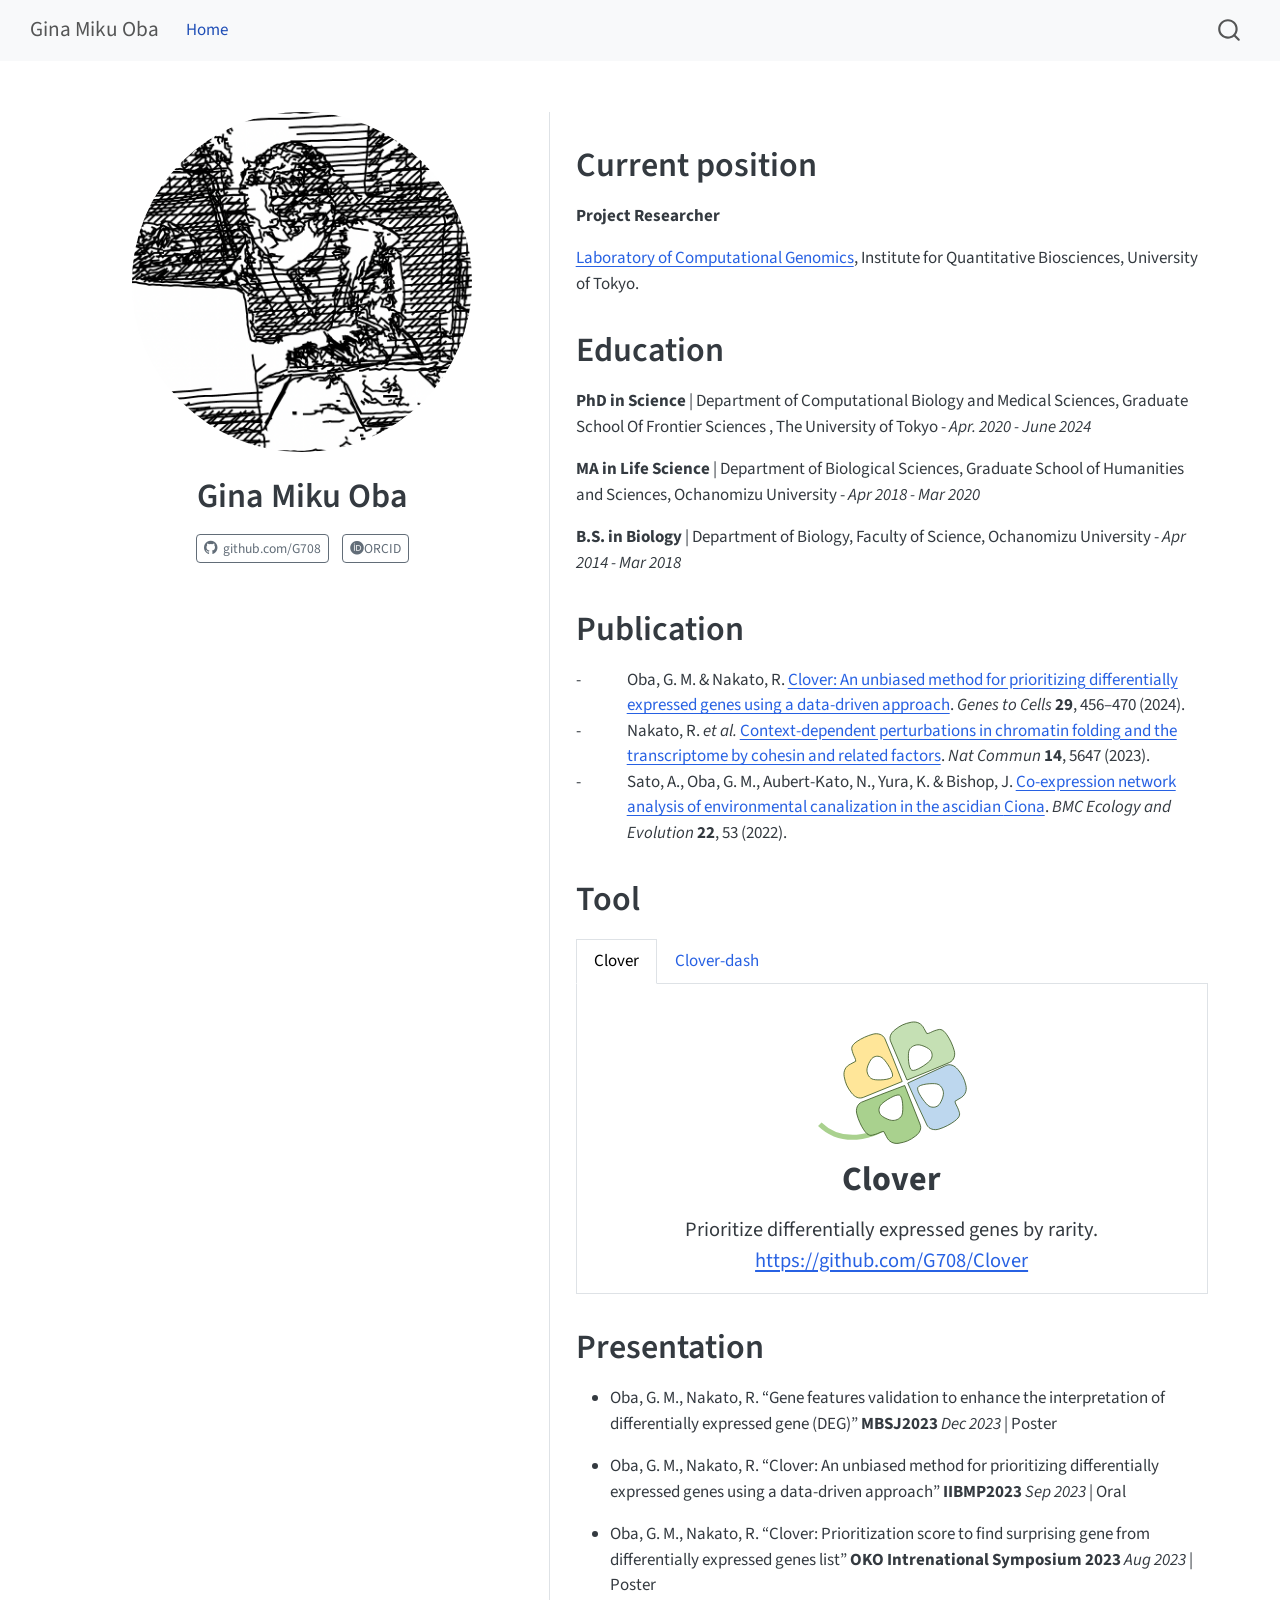
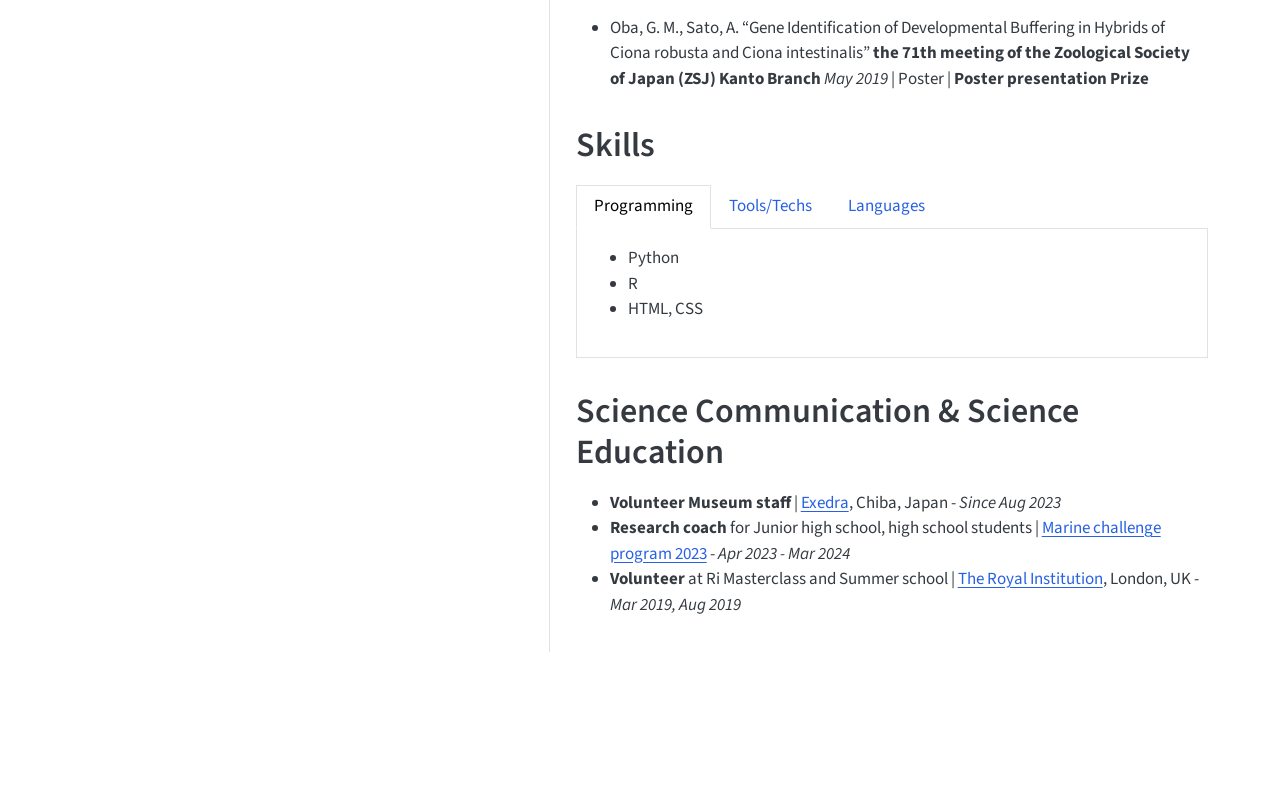
==== docs/index.html @ f8fd8722 "Publish site to docs/" ====
<!DOCTYPE html>
<html xmlns="http://www.w3.org/1999/xhtml" lang="en" xml:lang="en"><head>

<meta charset="utf-8">
<meta name="generator" content="quarto-1.4.554">

<meta name="viewport" content="width=device-width, initial-scale=1.0, user-scalable=yes">


<title>Gina Miku Oba</title>
<style>
code{white-space: pre-wrap;}
span.smallcaps{font-variant: small-caps;}
div.columns{display: flex; gap: min(4vw, 1.5em);}
div.column{flex: auto; overflow-x: auto;}
div.hanging-indent{margin-left: 1.5em; text-indent: -1.5em;}
ul.task-list{list-style: none;}
ul.task-list li input[type="checkbox"] {
  width: 0.8em;
  margin: 0 0.8em 0.2em -1em; /* quarto-specific, see https://github.com/quarto-dev/quarto-cli/issues/4556 */ 
  vertical-align: middle;
}
/* CSS for citations */
div.csl-bib-body { }
div.csl-entry {
  clear: both;
  margin-bottom: 0em;
}
.hanging-indent div.csl-entry {
  margin-left:2em;
  text-indent:-2em;
}
div.csl-left-margin {
  min-width:2em;
  float:left;
}
div.csl-right-inline {
  margin-left:2em;
  padding-left:1em;
}
div.csl-indent {
  margin-left: 2em;
}</style>


<script src="site_libs/quarto-nav/quarto-nav.js"></script>
<script src="site_libs/quarto-nav/headroom.min.js"></script>
<script src="site_libs/clipboard/clipboard.min.js"></script>
<script src="site_libs/quarto-search/autocomplete.umd.js"></script>
<script src="site_libs/quarto-search/fuse.min.js"></script>
<script src="site_libs/quarto-search/quarto-search.js"></script>
<meta name="quarto:offset" content="./">
<script src="site_libs/quarto-html/quarto.js"></script>
<script src="site_libs/quarto-html/popper.min.js"></script>
<script src="site_libs/quarto-html/tippy.umd.min.js"></script>
<link href="site_libs/quarto-html/tippy.css" rel="stylesheet">
<link href="site_libs/quarto-html/quarto-syntax-highlighting.css" rel="stylesheet" id="quarto-text-highlighting-styles">
<script src="site_libs/bootstrap/bootstrap.min.js"></script>
<link href="site_libs/bootstrap/bootstrap-icons.css" rel="stylesheet">
<link href="site_libs/bootstrap/bootstrap.min.css" rel="stylesheet" id="quarto-bootstrap" data-mode="light">
<link href="site_libs/quarto-contrib/academicons-1.9.2/all.css" rel="stylesheet">
<link href="site_libs/quarto-contrib/academicons-1.9.2/size.css" rel="stylesheet">
<script id="quarto-search-options" type="application/json">{
  "location": "navbar",
  "copy-button": false,
  "collapse-after": 3,
  "panel-placement": "end",
  "type": "overlay",
  "limit": 50,
  "keyboard-shortcut": [
    "f",
    "/",
    "s"
  ],
  "show-item-context": false,
  "language": {
    "search-no-results-text": "No results",
    "search-matching-documents-text": "matching documents",
    "search-copy-link-title": "Copy link to search",
    "search-hide-matches-text": "Hide additional matches",
    "search-more-match-text": "more match in this document",
    "search-more-matches-text": "more matches in this document",
    "search-clear-button-title": "Clear",
    "search-text-placeholder": "",
    "search-detached-cancel-button-title": "Cancel",
    "search-submit-button-title": "Submit",
    "search-label": "Search"
  }
}</script>


<link rel="stylesheet" href="style/styles.css">
</head>

<body class="nav-fixed">

<div id="quarto-search-results"></div>
  <header id="quarto-header" class="headroom fixed-top">
    <nav class="navbar navbar-expand-lg " data-bs-theme="dark">
      <div class="navbar-container container-fluid">
      <div class="navbar-brand-container mx-auto">
    <a class="navbar-brand" href="./index.html">
    <span class="navbar-title">Gina Miku Oba</span>
    </a>
  </div>
            <div id="quarto-search" class="" title="Search"></div>
          <button class="navbar-toggler" type="button" data-bs-toggle="collapse" data-bs-target="#navbarCollapse" aria-controls="navbarCollapse" aria-expanded="false" aria-label="Toggle navigation" onclick="if (window.quartoToggleHeadroom) { window.quartoToggleHeadroom(); }">
  <span class="navbar-toggler-icon"></span>
</button>
          <div class="collapse navbar-collapse" id="navbarCollapse">
            <ul class="navbar-nav navbar-nav-scroll me-auto">
  <li class="nav-item">
    <a class="nav-link active" href="./index.html" aria-current="page"> 
<span class="menu-text">Home</span></a>
  </li>  
</ul>
          </div> <!-- /navcollapse -->
          <div class="quarto-navbar-tools">
</div>
      </div> <!-- /container-fluid -->
    </nav>
</header>
<!-- content -->
<div id="quarto-content" class="quarto-container page-columns page-rows-contents page-layout-full page-navbar">
<!-- sidebar -->
<!-- margin-sidebar -->
    
<!-- main -->
<div class="quarto-about-trestles content column-page">
  <div class="about-entity">
    <img src="image/Figure_2.png" class="about-image
  round " style="height: 20em; width: 20em;">
<header id="title-block-header" class="quarto-title-block default">
<div class="quarto-title">
<h1 class="title">Gina Miku Oba</h1>
</div>
<div class="quarto-title-meta column-page">
  </div>
</header>
    <div class="about-links">
  <a href="https://github.com/G708" class="about-link" rel="" target="">
    <i class="bi bi-github"></i>
     <span class="about-link-text">github.com/G708</span>
  </a>
  <a href="https://orcid.org/0009-0009-8151-5383" class="about-link" rel="" target="">
     <span class="about-link-text"><i class="ai  ai-orcid"></i>ORCID</span>
  </a>
</div>
  </div>
  <div class="about-contents"><main class="content column-page" id="quarto-document-content">
<section id="current-position" class="level1">
<h1>Current position</h1>
<p><strong>Project Researcher</strong></p>
<p><a href="https://nakatolab.iqb.u-tokyo.ac.jp/index.html">Laboratory of Computational Genomics</a>, Institute for Quantitative Biosciences, University of Tokyo.</p>
<!-- Education -->
</section>
<section id="education" class="level1">
<h1>Education</h1>
<p><strong>PhD in Science</strong> | Department of Computational Biology and Medical Sciences, Graduate School Of Frontier Sciences , The University of Tokyo - <em>Apr.&nbsp;2020 - June 2024</em></p>
<p><strong>MA in Life Science</strong> | Department of Biological Sciences, Graduate School of Humanities and Sciences, Ochanomizu University - <em>Apr 2018 - Mar 2020</em></p>
<p><strong>B.S. in Biology</strong> | Department of Biology, Faculty of Science, Ochanomizu University - <em>Apr 2014 - Mar 2018</em></p>
<!-- publication -->
</section>
<section id="publication" class="level1">
<h1>Publication</h1>
<div id="refs" class="references csl-bib-body" data-entry-spacing="0" data-line-spacing="2" role="list">
<div id="ref-obaCloverUnbiasedMethod2024" class="csl-entry" role="listitem">
<div class="csl-left-margin">- </div><div class="csl-right-inline">Oba, G. M. &amp; Nakato, R. <a href="https://doi.org/10.1111/gtc.13119">Clover: An unbiased method for prioritizing differentially expressed genes using a data-driven approach</a>. <em>Genes to Cells</em> <strong>29</strong>, 456–470 (2024).</div>
</div>
<div id="ref-nakatoContextdependentPerturbationsChromatin2023" class="csl-entry" role="listitem">
<div class="csl-left-margin">- </div><div class="csl-right-inline">Nakato, R. <em>et al.</em> <a href="https://doi.org/10.1038/s41467-023-41316-4">Context-dependent perturbations in chromatin folding and the transcriptome by cohesin and related factors</a>. <em>Nat Commun</em> <strong>14</strong>, 5647 (2023).</div>
</div>
<div id="ref-satoCoexpressionNetworkAnalysis2022" class="csl-entry" role="listitem">
<div class="csl-left-margin">- </div><div class="csl-right-inline">Sato, A., Oba, G. M., Aubert-Kato, N., Yura, K. &amp; Bishop, J. <a href="https://doi.org/10.1186/s12862-022-02006-9">Co-expression network analysis of environmental canalization in the ascidian <span>Ciona</span></a>. <em>BMC Ecology and Evolution</em> <strong>22</strong>, 53 (2022).</div>
</div>
</div>
<!-- Tool -->
</section>
<section id="tool" class="level1">
<h1>Tool</h1>
<div class="tabset-margin-container"></div><div class="panel-tabset">
<ul class="nav nav-tabs" role="tablist"><li class="nav-item" role="presentation"><a class="nav-link active" id="tabset-1-1-tab" data-bs-toggle="tab" data-bs-target="#tabset-1-1" role="tab" aria-controls="tabset-1-1" aria-selected="true">Clover</a></li><li class="nav-item" role="presentation"><a class="nav-link" id="tabset-1-2-tab" data-bs-toggle="tab" data-bs-target="#tabset-1-2" role="tab" aria-controls="tabset-1-2" aria-selected="false">Clover-dash</a></li></ul>
<div class="tab-content">
<div id="tabset-1-1" class="tab-pane active" role="tabpanel" aria-labelledby="tabset-1-1-tab">
<div class="tool-container">
  <a href="https://github.com/G708/Clover">
    <img src="image/DEGClover_logo.svg" alt="Clover Logo" class="tool-logo">
  </a>
  <div class="tool-title">
    Clover
  </div>
  <div class="tool-description">
    Prioritize differentially expressed genes by rarity. <a href="https://github.com/G708/Clover">https://github.com/G708/Clover</a>
  </div>
</div>
</div>
<div id="tabset-1-2" class="tab-pane" role="tabpanel" aria-labelledby="tabset-1-2-tab">
<div class="tool-container">
  <a href="https://github.com/G708/clover-dash">
    <img src="image/UI.png" alt="Clover Logo" class="tool-logo">
  </a>
  <div class="tool-title">
    Clover-dash
  </div>
  <div class="tool-description">
    Interactive dashboard implementation of Clover. <a href="https://github.com/G708/clover-dash">https://github.com/G708/clover-dash</a>
  </div>
</div>
</div>
</div>
</div>
<!-- Presentation -->
</section>
<section id="presentation" class="level1">
<h1>Presentation</h1>
<ul>
<li><p>Oba, G. M., Nakato, R. “Gene features validation to enhance the interpretation of differentially expressed gene (DEG)” <strong>MBSJ2023</strong> <em>Dec 2023</em> | Poster</p></li>
<li><p>Oba, G. M., Nakato, R. “Clover: An unbiased method for prioritizing differentially expressed genes using a data-driven approach” <strong>IIBMP2023</strong> <em>Sep 2023</em> | Oral</p></li>
<li><p>Oba, G. M., Nakato, R. “Clover: Prioritization score to find surprising gene from differentially expressed genes list” <strong>OKO Intrenational Symposium 2023</strong> <em>Aug 2023</em> | Poster</p></li>
<li><p>Oba, G. M., Sato, A. “Gene Identification of Developmental Buffering in Hybrids of Ciona robusta and Ciona intestinalis” <strong>the 71th meeting of the Zoological Society of Japan (ZSJ) Kanto Branch</strong> <em>May 2019</em> | Poster | <strong>Poster presentation Prize</strong></p></li>
</ul>
<!-- Skills -->
</section>
<section id="skills" class="level1">
<h1>Skills</h1>
<div class="tabset-margin-container"></div><div class="panel-tabset">
<ul class="nav nav-tabs" role="tablist"><li class="nav-item" role="presentation"><a class="nav-link active" id="tabset-2-1-tab" data-bs-toggle="tab" data-bs-target="#tabset-2-1" role="tab" aria-controls="tabset-2-1" aria-selected="true">Programming</a></li><li class="nav-item" role="presentation"><a class="nav-link" id="tabset-2-2-tab" data-bs-toggle="tab" data-bs-target="#tabset-2-2" role="tab" aria-controls="tabset-2-2" aria-selected="false">Tools/Techs</a></li><li class="nav-item" role="presentation"><a class="nav-link" id="tabset-2-3-tab" data-bs-toggle="tab" data-bs-target="#tabset-2-3" role="tab" aria-controls="tabset-2-3" aria-selected="false">Languages</a></li></ul>
<div class="tab-content">
<div id="tabset-2-1" class="tab-pane active" role="tabpanel" aria-labelledby="tabset-2-1-tab">
<ul>
<li>Python</li>
<li>R</li>
<li>HTML, CSS</li>
</ul>
</div>
<div id="tabset-2-2" class="tab-pane" role="tabpanel" aria-labelledby="tabset-2-2-tab">
<ul>
<li>Git</li>
<li>Docker/Singularity</li>
<li>Linux</li>
</ul>
</div>
<div id="tabset-2-3" class="tab-pane" role="tabpanel" aria-labelledby="tabset-2-3-tab">
<ul>
<li>Japanease</li>
<li>English</li>
</ul>
</div>
</div>
</div>
</section>
<section id="science-communication-science-education" class="level1">
<h1>Science Communication &amp; Science Education</h1>
<ul>
<li><strong>Volunteer Museum staff</strong> | <a href="https://selexedra.stars.ne.jp/">Exedra</a>, Chiba, Japan - <em>Since Aug 2023</em></li>
<li><strong>Research coach</strong> for Junior high school, high school students | <a href="https://marine.s-castle.com/">Marine challenge program 2023</a> - <em>Apr 2023 - Mar 2024</em></li>
<li><strong>Volunteer</strong> at Ri Masterclass and Summer school | <a href="https://www.rigb.org/">The Royal Institution</a>, London, UK - <em>Mar 2019, Aug 2019</em></li>
</ul>


</section>
<a onclick="window.scrollTo(0, 0); return false;" role="button" id="quarto-back-to-top"><i class="bi bi-arrow-up"></i> Back to top</a></main></div>
</div>
 <!-- /main -->
<script id="quarto-html-after-body" type="application/javascript">
window.document.addEventListener("DOMContentLoaded", function (event) {
  const toggleBodyColorMode = (bsSheetEl) => {
    const mode = bsSheetEl.getAttribute("data-mode");
    const bodyEl = window.document.querySelector("body");
    if (mode === "dark") {
      bodyEl.classList.add("quarto-dark");
      bodyEl.classList.remove("quarto-light");
    } else {
      bodyEl.classList.add("quarto-light");
      bodyEl.classList.remove("quarto-dark");
    }
  }
  const toggleBodyColorPrimary = () => {
    const bsSheetEl = window.document.querySelector("link#quarto-bootstrap");
    if (bsSheetEl) {
      toggleBodyColorMode(bsSheetEl);
    }
  }
  toggleBodyColorPrimary();  
  const isCodeAnnotation = (el) => {
    for (const clz of el.classList) {
      if (clz.startsWith('code-annotation-')) {                     
        return true;
      }
    }
    return false;
  }
  const clipboard = new window.ClipboardJS('.code-copy-button', {
    text: function(trigger) {
      const codeEl = trigger.previousElementSibling.cloneNode(true);
      for (const childEl of codeEl.children) {
        if (isCodeAnnotation(childEl)) {
          childEl.remove();
        }
      }
      return codeEl.innerText;
    }
  });
  clipboard.on('success', function(e) {
    // button target
    const button = e.trigger;
    // don't keep focus
    button.blur();
    // flash "checked"
    button.classList.add('code-copy-button-checked');
    var currentTitle = button.getAttribute("title");
    button.setAttribute("title", "Copied!");
    let tooltip;
    if (window.bootstrap) {
      button.setAttribute("data-bs-toggle", "tooltip");
      button.setAttribute("data-bs-placement", "left");
      button.setAttribute("data-bs-title", "Copied!");
      tooltip = new bootstrap.Tooltip(button, 
        { trigger: "manual", 
          customClass: "code-copy-button-tooltip",
          offset: [0, -8]});
      tooltip.show();    
    }
    setTimeout(function() {
      if (tooltip) {
        tooltip.hide();
        button.removeAttribute("data-bs-title");
        button.removeAttribute("data-bs-toggle");
        button.removeAttribute("data-bs-placement");
      }
      button.setAttribute("title", currentTitle);
      button.classList.remove('code-copy-button-checked');
    }, 1000);
    // clear code selection
    e.clearSelection();
  });
    var localhostRegex = new RegExp(/^(?:http|https):\/\/localhost\:?[0-9]*\//);
    var mailtoRegex = new RegExp(/^mailto:/);
      var filterRegex = new RegExp('/' + window.location.host + '/');
    var isInternal = (href) => {
        return filterRegex.test(href) || localhostRegex.test(href) || mailtoRegex.test(href);
    }
    // Inspect non-navigation links and adorn them if external
 	var links = window.document.querySelectorAll('a[href]:not(.nav-link):not(.navbar-brand):not(.toc-action):not(.sidebar-link):not(.sidebar-item-toggle):not(.pagination-link):not(.no-external):not([aria-hidden]):not(.dropdown-item):not(.quarto-navigation-tool)');
    for (var i=0; i<links.length; i++) {
      const link = links[i];
      if (!isInternal(link.href)) {
        // undo the damage that might have been done by quarto-nav.js in the case of
        // links that we want to consider external
        if (link.dataset.originalHref !== undefined) {
          link.href = link.dataset.originalHref;
        }
          // target, if specified
          link.setAttribute("target", "_blank");
          if (link.getAttribute("rel") === null) {
            link.setAttribute("rel", "noopener");
          }
      }
    }
  function tippyHover(el, contentFn, onTriggerFn, onUntriggerFn) {
    const config = {
      allowHTML: true,
      maxWidth: 500,
      delay: 100,
      arrow: false,
      appendTo: function(el) {
          return el.parentElement;
      },
      interactive: true,
      interactiveBorder: 10,
      theme: 'quarto',
      placement: 'bottom-start',
    };
    if (contentFn) {
      config.content = contentFn;
    }
    if (onTriggerFn) {
      config.onTrigger = onTriggerFn;
    }
    if (onUntriggerFn) {
      config.onUntrigger = onUntriggerFn;
    }
    window.tippy(el, config); 
  }
  const noterefs = window.document.querySelectorAll('a[role="doc-noteref"]');
  for (var i=0; i<noterefs.length; i++) {
    const ref = noterefs[i];
    tippyHover(ref, function() {
      // use id or data attribute instead here
      let href = ref.getAttribute('data-footnote-href') || ref.getAttribute('href');
      try { href = new URL(href).hash; } catch {}
      const id = href.replace(/^#\/?/, "");
      const note = window.document.getElementById(id);
      if (note) {
        return note.innerHTML;
      } else {
        return "";
      }
    });
  }
  const xrefs = window.document.querySelectorAll('a.quarto-xref');
  const processXRef = (id, note) => {
    // Strip column container classes
    const stripColumnClz = (el) => {
      el.classList.remove("page-full", "page-columns");
      if (el.children) {
        for (const child of el.children) {
          stripColumnClz(child);
        }
      }
    }
    stripColumnClz(note)
    if (id === null || id.startsWith('sec-')) {
      // Special case sections, only their first couple elements
      const container = document.createElement("div");
      if (note.children && note.children.length > 2) {
        container.appendChild(note.children[0].cloneNode(true));
        for (let i = 1; i < note.children.length; i++) {
          const child = note.children[i];
          if (child.tagName === "P" && child.innerText === "") {
            continue;
          } else {
            container.appendChild(child.cloneNode(true));
            break;
          }
        }
        if (window.Quarto?.typesetMath) {
          window.Quarto.typesetMath(container);
        }
        return container.innerHTML
      } else {
        if (window.Quarto?.typesetMath) {
          window.Quarto.typesetMath(note);
        }
        return note.innerHTML;
      }
    } else {
      // Remove any anchor links if they are present
      const anchorLink = note.querySelector('a.anchorjs-link');
      if (anchorLink) {
        anchorLink.remove();
      }
      if (window.Quarto?.typesetMath) {
        window.Quarto.typesetMath(note);
      }
      // TODO in 1.5, we should make sure this works without a callout special case
      if (note.classList.contains("callout")) {
        return note.outerHTML;
      } else {
        return note.innerHTML;
      }
    }
  }
  for (var i=0; i<xrefs.length; i++) {
    const xref = xrefs[i];
    tippyHover(xref, undefined, function(instance) {
      instance.disable();
      let url = xref.getAttribute('href');
      let hash = undefined; 
      if (url.startsWith('#')) {
        hash = url;
      } else {
        try { hash = new URL(url).hash; } catch {}
      }
      if (hash) {
        const id = hash.replace(/^#\/?/, "");
        const note = window.document.getElementById(id);
        if (note !== null) {
          try {
            const html = processXRef(id, note.cloneNode(true));
            instance.setContent(html);
          } finally {
            instance.enable();
            instance.show();
          }
        } else {
          // See if we can fetch this
          fetch(url.split('#')[0])
          .then(res => res.text())
          .then(html => {
            const parser = new DOMParser();
            const htmlDoc = parser.parseFromString(html, "text/html");
            const note = htmlDoc.getElementById(id);
            if (note !== null) {
              const html = processXRef(id, note);
              instance.setContent(html);
            } 
          }).finally(() => {
            instance.enable();
            instance.show();
          });
        }
      } else {
        // See if we can fetch a full url (with no hash to target)
        // This is a special case and we should probably do some content thinning / targeting
        fetch(url)
        .then(res => res.text())
        .then(html => {
          const parser = new DOMParser();
          const htmlDoc = parser.parseFromString(html, "text/html");
          const note = htmlDoc.querySelector('main.content');
          if (note !== null) {
            // This should only happen for chapter cross references
            // (since there is no id in the URL)
            // remove the first header
            if (note.children.length > 0 && note.children[0].tagName === "HEADER") {
              note.children[0].remove();
            }
            const html = processXRef(null, note);
            instance.setContent(html);
          } 
        }).finally(() => {
          instance.enable();
          instance.show();
        });
      }
    }, function(instance) {
    });
  }
      let selectedAnnoteEl;
      const selectorForAnnotation = ( cell, annotation) => {
        let cellAttr = 'data-code-cell="' + cell + '"';
        let lineAttr = 'data-code-annotation="' +  annotation + '"';
        const selector = 'span[' + cellAttr + '][' + lineAttr + ']';
        return selector;
      }
      const selectCodeLines = (annoteEl) => {
        const doc = window.document;
        const targetCell = annoteEl.getAttribute("data-target-cell");
        const targetAnnotation = annoteEl.getAttribute("data-target-annotation");
        const annoteSpan = window.document.querySelector(selectorForAnnotation(targetCell, targetAnnotation));
        const lines = annoteSpan.getAttribute("data-code-lines").split(",");
        const lineIds = lines.map((line) => {
          return targetCell + "-" + line;
        })
        let top = null;
        let height = null;
        let parent = null;
        if (lineIds.length > 0) {
            //compute the position of the single el (top and bottom and make a div)
            const el = window.document.getElementById(lineIds[0]);
            top = el.offsetTop;
            height = el.offsetHeight;
            parent = el.parentElement.parentElement;
          if (lineIds.length > 1) {
            const lastEl = window.document.getElementById(lineIds[lineIds.length - 1]);
            const bottom = lastEl.offsetTop + lastEl.offsetHeight;
            height = bottom - top;
          }
          if (top !== null && height !== null && parent !== null) {
            // cook up a div (if necessary) and position it 
            let div = window.document.getElementById("code-annotation-line-highlight");
            if (div === null) {
              div = window.document.createElement("div");
              div.setAttribute("id", "code-annotation-line-highlight");
              div.style.position = 'absolute';
              parent.appendChild(div);
            }
            div.style.top = top - 2 + "px";
            div.style.height = height + 4 + "px";
            div.style.left = 0;
            let gutterDiv = window.document.getElementById("code-annotation-line-highlight-gutter");
            if (gutterDiv === null) {
              gutterDiv = window.document.createElement("div");
              gutterDiv.setAttribute("id", "code-annotation-line-highlight-gutter");
              gutterDiv.style.position = 'absolute';
              const codeCell = window.document.getElementById(targetCell);
              const gutter = codeCell.querySelector('.code-annotation-gutter');
              gutter.appendChild(gutterDiv);
            }
            gutterDiv.style.top = top - 2 + "px";
            gutterDiv.style.height = height + 4 + "px";
          }
          selectedAnnoteEl = annoteEl;
        }
      };
      const unselectCodeLines = () => {
        const elementsIds = ["code-annotation-line-highlight", "code-annotation-line-highlight-gutter"];
        elementsIds.forEach((elId) => {
          const div = window.document.getElementById(elId);
          if (div) {
            div.remove();
          }
        });
        selectedAnnoteEl = undefined;
      };
        // Handle positioning of the toggle
    window.addEventListener(
      "resize",
      throttle(() => {
        elRect = undefined;
        if (selectedAnnoteEl) {
          selectCodeLines(selectedAnnoteEl);
        }
      }, 10)
    );
    function throttle(fn, ms) {
    let throttle = false;
    let timer;
      return (...args) => {
        if(!throttle) { // first call gets through
            fn.apply(this, args);
            throttle = true;
        } else { // all the others get throttled
            if(timer) clearTimeout(timer); // cancel #2
            timer = setTimeout(() => {
              fn.apply(this, args);
              timer = throttle = false;
            }, ms);
        }
      };
    }
      // Attach click handler to the DT
      const annoteDls = window.document.querySelectorAll('dt[data-target-cell]');
      for (const annoteDlNode of annoteDls) {
        annoteDlNode.addEventListener('click', (event) => {
          const clickedEl = event.target;
          if (clickedEl !== selectedAnnoteEl) {
            unselectCodeLines();
            const activeEl = window.document.querySelector('dt[data-target-cell].code-annotation-active');
            if (activeEl) {
              activeEl.classList.remove('code-annotation-active');
            }
            selectCodeLines(clickedEl);
            clickedEl.classList.add('code-annotation-active');
          } else {
            // Unselect the line
            unselectCodeLines();
            clickedEl.classList.remove('code-annotation-active');
          }
        });
      }
  const findCites = (el) => {
    const parentEl = el.parentElement;
    if (parentEl) {
      const cites = parentEl.dataset.cites;
      if (cites) {
        return {
          el,
          cites: cites.split(' ')
        };
      } else {
        return findCites(el.parentElement)
      }
    } else {
      return undefined;
    }
  };
  var bibliorefs = window.document.querySelectorAll('a[role="doc-biblioref"]');
  for (var i=0; i<bibliorefs.length; i++) {
    const ref = bibliorefs[i];
    const citeInfo = findCites(ref);
    if (citeInfo) {
      tippyHover(citeInfo.el, function() {
        var popup = window.document.createElement('div');
        citeInfo.cites.forEach(function(cite) {
          var citeDiv = window.document.createElement('div');
          citeDiv.classList.add('hanging-indent');
          citeDiv.classList.add('csl-entry');
          var biblioDiv = window.document.getElementById('ref-' + cite);
          if (biblioDiv) {
            citeDiv.innerHTML = biblioDiv.innerHTML;
          }
          popup.appendChild(citeDiv);
        });
        return popup.innerHTML;
      });
    }
  }
});
</script>
</div> <!-- /content -->
<footer class="footer">
  <div class="nav-footer">
    <div class="nav-footer-left">
      &nbsp;
    </div>   
    <div class="nav-footer-center">

</div>
    <div class="nav-footer-right">
      &nbsp;
    </div>
  </div>
</footer>




</body></html>
---- docs/site_libs/quarto-html/tippy.css ----
.tippy-box[data-animation=fade][data-state=hidden]{opacity:0}[data-tippy-root]{max-width:calc(100vw - 10px)}.tippy-box{position:relative;background-color:#333;color:#fff;border-radius:4px;font-size:14px;line-height:1.4;white-space:normal;outline:0;transition-property:transform,visibility,opacity}.tippy-box[data-placement^=top]>.tippy-arrow{bottom:0}.tippy-box[data-placement^=top]>.tippy-arrow:before{bottom:-7px;left:0;border-width:8px 8px 0;border-top-color:initial;transform-origin:center top}.tippy-box[data-placement^=bottom]>.tippy-arrow{top:0}.tippy-box[data-placement^=bottom]>.tippy-arrow:before{top:-7px;left:0;border-width:0 8px 8px;border-bottom-color:initial;transform-origin:center bottom}.tippy-box[data-placement^=left]>.tippy-arrow{right:0}.tippy-box[data-placement^=left]>.tippy-arrow:before{border-width:8px 0 8px 8px;border-left-color:initial;right:-7px;transform-origin:center left}.tippy-box[data-placement^=right]>.tippy-arrow{left:0}.tippy-box[data-placement^=right]>.tippy-arrow:before{left:-7px;border-width:8px 8px 8px 0;border-right-color:initial;transform-origin:center right}.tippy-box[data-inertia][data-state=visible]{transition-timing-function:cubic-bezier(.54,1.5,.38,1.11)}.tippy-arrow{width:16px;height:16px;color:#333}.tippy-arrow:before{content:"";position:absolute;border-color:transparent;border-style:solid}.tippy-content{position:relative;padding:5px 9px;z-index:1}
---- docs/site_libs/quarto-html/quarto-syntax-highlighting.css ----
/* quarto syntax highlight colors */
:root {
  --quarto-hl-ot-color: #003B4F;
  --quarto-hl-at-color: #657422;
  --quarto-hl-ss-color: #20794D;
  --quarto-hl-an-color: #5E5E5E;
  --quarto-hl-fu-color: #4758AB;
  --quarto-hl-st-color: #20794D;
  --quarto-hl-cf-color: #003B4F;
  --quarto-hl-op-color: #5E5E5E;
  --quarto-hl-er-color: #AD0000;
  --quarto-hl-bn-color: #AD0000;
  --quarto-hl-al-color: #AD0000;
  --quarto-hl-va-color: #111111;
  --quarto-hl-bu-color: inherit;
  --quarto-hl-ex-color: inherit;
  --quarto-hl-pp-color: #AD0000;
  --quarto-hl-in-color: #5E5E5E;
  --quarto-hl-vs-color: #20794D;
  --quarto-hl-wa-color: #5E5E5E;
  --quarto-hl-do-color: #5E5E5E;
  --quarto-hl-im-color: #00769E;
  --quarto-hl-ch-color: #20794D;
  --quarto-hl-dt-color: #AD0000;
  --quarto-hl-fl-color: #AD0000;
  --quarto-hl-co-color: #5E5E5E;
  --quarto-hl-cv-color: #5E5E5E;
  --quarto-hl-cn-color: #8f5902;
  --quarto-hl-sc-color: #5E5E5E;
  --quarto-hl-dv-color: #AD0000;
  --quarto-hl-kw-color: #003B4F;
}

/* other quarto variables */
:root {
  --quarto-font-monospace: SFMono-Regular, Menlo, Monaco, Consolas, "Liberation Mono", "Courier New", monospace;
}

pre > code.sourceCode > span {
  color: #003B4F;
}

code span {
  color: #003B4F;
}

code.sourceCode > span {
  color: #003B4F;
}

div.sourceCode,
div.sourceCode pre.sourceCode {
  color: #003B4F;
}

code span.ot {
  color: #003B4F;
  font-style: inherit;
}

code span.at {
  color: #657422;
  font-style: inherit;
}

code span.ss {
  color: #20794D;
  font-style: inherit;
}

code span.an {
  color: #5E5E5E;
  font-style: inherit;
}

code span.fu {
  color: #4758AB;
  font-style: inherit;
}

code span.st {
  color: #20794D;
  font-style: inherit;
}

code span.cf {
  color: #003B4F;
  font-style: inherit;
}

code span.op {
  color: #5E5E5E;
  font-style: inherit;
}

code span.er {
  color: #AD0000;
  font-style: inherit;
}

code span.bn {
  color: #AD0000;
  font-style: inherit;
}

code span.al {
  color: #AD0000;
  font-style: inherit;
}

code span.va {
  color: #111111;
  font-style: inherit;
}

code span.bu {
  font-style: inherit;
}

code span.ex {
  font-style: inherit;
}

code span.pp {
  color: #AD0000;
  font-style: inherit;
}

code span.in {
  color: #5E5E5E;
  font-style: inherit;
}

code span.vs {
  color: #20794D;
  font-style: inherit;
}

code span.wa {
  color: #5E5E5E;
  font-style: italic;
}

code span.do {
  color: #5E5E5E;
  font-style: italic;
}

code span.im {
  color: #00769E;
  font-style: inherit;
}

code span.ch {
  color: #20794D;
  font-style: inherit;
}

code span.dt {
  color: #AD0000;
  font-style: inherit;
}

code span.fl {
  color: #AD0000;
  font-style: inherit;
}

code span.co {
  color: #5E5E5E;
  font-style: inherit;
}

code span.cv {
  color: #5E5E5E;
  font-style: italic;
}

code span.cn {
  color: #8f5902;
  font-style: inherit;
}

code span.sc {
  color: #5E5E5E;
  font-style: inherit;
}

code span.dv {
  color: #AD0000;
  font-style: inherit;
}

code span.kw {
  color: #003B4F;
  font-style: inherit;
}

.prevent-inlining {
  content: "</";
}

/*# sourceMappingURL=debc5d5d77c3f9108843748ff7464032.css.map */
---- docs/site_libs/quarto-contrib/academicons-1.9.2/all.css ----
/*
 *  Academicons 1.9.4 by James Walsh (https://github.com/jpswalsh) and Katja Bercic (https://github.com/katjabercic)
 *  Fonts generated using FontForge - https://fontforge.org
 *  Square icons designed to be used alongside Font Awesome square icons - https://fortawesome.github.io/Font-Awesome/
 *  Licenses - Font: SIL OFL 1.1, CSS: MIT License
 */
@font-face {
  font-family: 'Academicons';
  font-style: normal;
  font-weight: 400;
  font-display: block;
  src: url('1e21o67/academicons.eot');
  src: url('1e21o67/academicons.eot') format('embedded-opentype'),
    url('1e21o67/academicons.ttf') format('truetype'),
    url('1e21o67/academicons.woff') format('woff'),
    url('1e21o67/academicons.svg') format('svg');
}

.ai {
  font-family: 'Academicons';
  font-weight: 400;
  -moz-osx-font-smoothing: grayscale;
  -webkit-font-smoothing: antialiased;
  display: inline-block;
  font-style: normal;
  font-variant: normal;
  text-rendering: auto;
  line-height: 1;
}

.ai-academia:before {
  content: "\e9af";
}

.ai-academia-square:before {
  content: "\e93d";
}

.ai-acclaim:before {
  content: "\e92e";
}

.ai-acclaim-square:before {
  content: "\e93a";
}

.ai-acm:before {
  content: "\e93c";
}

.ai-acm-square:before {
  content: "\e95d";
}

.ai-acmdl:before {
  content: "\e96a";
}

.ai-acmdl-square:before {
  content: "\e9d3";
}

.ai-ads:before {
  content: "\e9cb";
}

.ai-ads-square:before {
  content: "\e94a";
}

.ai-africarxiv:before {
  content: "\e91b";
}

.ai-africarxiv-square:before {
  content: "\e90b";
}

.ai-archive:before {
  content: "\e955";
}

.ai-archive-square:before {
  content: "\e956";
}

.ai-arxiv:before {
  content: "\e974";
}

.ai-arxiv-square:before {
  content: "\e9a6";
}

.ai-biorxiv:before {
  content: "\e9a2";
}

.ai-biorxiv-square:before {
  content: "\e98b";
}

.ai-ceur:before {
  content: "\e96d";
}

.ai-ceur-square:before {
  content: "\e92f";
}

.ai-ciencia-vitae:before {
  content: "\e912";
}

.ai-ciencia-vitae-square:before {
  content: "\e913";
}

.ai-clarivate:before {
  content: "\e924";
}

.ai-clarivate-square:before {
  content: "\e925";
}

.ai-closed-access:before {
  content: "\e942";
}

.ai-closed-access-square:before {
  content: "\e943";
}

.ai-conversation:before {
  content: "\e94c";
}

.ai-conversation-square:before {
  content: "\e915";
}

.ai-coursera:before {
  content: "\e95f";
}

.ai-coursera-square:before {
  content: "\e97f";
}

.ai-crossref:before {
  content: "\e918";
}

.ai-crossref-square:before {
  content: "\e919";
}

.ai-cv:before {
  content: "\e9a5";
}

.ai-cv-square:before {
  content: "\e90a";
}

.ai-datacite:before {
  content: "\e91c";
}

.ai-datacite-square:before {
  content: "\e91d";
}

.ai-dataverse:before {
  content: "\e9f7";
}

.ai-dataverse-square:before {
  content: "\e9e4";
}

.ai-dblp:before {
  content: "\e94f";
}

.ai-dblp-square:before {
  content: "\e93f";
}

.ai-depsy:before {
  content: "\e97a";
}

.ai-depsy-square:before {
  content: "\e94b";
}

.ai-doi:before {
  content: "\e97e";
}

.ai-doi-square:before {
  content: "\e98f";
}

.ai-dryad:before {
  content: "\e97c";
}

.ai-dryad-square:before {
  content: "\e98c";
}

.ai-elsevier:before {
  content: "\e961";
}

.ai-elsevier-square:before {
  content: "\e910";
}

.ai-figshare:before {
  content: "\e981";
}

.ai-figshare-square:before {
  content: "\e9e7";
}

.ai-google-scholar:before {
  content: "\e9d4";
}

.ai-google-scholar-square:before {
  content: "\e9f9";
}

.ai-hal:before {
  content: "\e92c";
}

.ai-hal-square:before {
  content: "\e92d";
}

.ai-hypothesis:before {
  content: "\e95a";
}

.ai-hypothesis-square:before {
  content: "\e95b";
}

.ai-ideas-repec:before {
  content: "\e9ed";
}

.ai-ideas-repec-square:before {
  content: "\e9f8";
}

.ai-ieee:before {
  content: "\e929";
}

.ai-ieee-square:before {
  content: "\e9b9";
}

.ai-impactstory:before {
  content: "\e9cf";
}

.ai-impactstory-square:before {
  content: "\e9aa";
}

.ai-inaturalist:before {
  content: "\e900";
}

.ai-inaturalist-square:before {
  content: "\e901";
}

.ai-inpn:before {
  content: "\e902";
}

.ai-inpn-square:before {
  content: "\e903";
}

.ai-inspire:before {
  content: "\e9e9";
}

.ai-inspire-square:before {
  content: "\e9fe";
}

.ai-isidore:before {
  content: "\e936";
}

.ai-isidore-square:before {
  content: "\e954";
}

.ai-isni:before {
  content: "\e957";
}

.ai-isni-square:before {
  content: "\e958";
}

.ai-jstor:before {
  content: "\e938";
}

.ai-jstor-square:before {
  content: "\e944";
}

.ai-lattes:before {
  content: "\e9b3";
}

.ai-lattes-square:before {
  content: "\e99c";
}

.ai-mathoverflow:before {
  content: "\e9f6";
}

.ai-mathoverflow-square:before {
  content: "\e97b";
}

.ai-mendeley:before {
  content: "\e9f0";
}

.ai-mendeley-square:before {
  content: "\e9f3";
}

.ai-moodle:before {
  content: "\e907";
}

.ai-moodle-square:before {
  content: "\e908";
}

.ai-mtmt:before {
  content: "\e950";
}

.ai-mtmt-square:before {
  content: "\e951";
}

.ai-nakala:before {
  content: "\e940";
}

.ai-nakala-square:before {
  content: "\e941";
}

.ai-obp:before {
  content: "\e92a";
}

.ai-obp-square:before {
  content: "\e92b";
}

.ai-open-access:before {
  content: "\e939";
}

.ai-open-access-square:before {
  content: "\e9f4";
}

.ai-open-data:before {
  content: "\e966";
}

.ai-open-data-square:before {
  content: "\e967";
}

.ai-open-materials:before {
  content: "\e968";
}

.ai-open-materials-square:before {
  content: "\e969";
}

.ai-openedition:before {
  content: "\e946";
}

.ai-openedition-square:before {
  content: "\e947";
}

.ai-orcid:before {
  content: "\e9d9";
}

.ai-orcid-square:before {
  content: "\e9c3";
}

.ai-osf:before {
  content: "\e9ef";
}

.ai-osf-square:before {
  content: "\e931";
}

.ai-overleaf:before {
  content: "\e914";
}

.ai-overleaf-square:before {
  content: "\e98d";
}

.ai-philpapers:before {
  content: "\e98a";
}

.ai-philpapers-square:before {
  content: "\e96f";
}

.ai-piazza:before {
  content: "\e99a";
}

.ai-piazza-square:before {
  content: "\e90c";
}

.ai-preregistered:before {
  content: "\e906";
}

.ai-preregistered-square:before {
  content: "\e96b";
}

.ai-protocols:before {
  content: "\e952";
}

.ai-protocols-square:before {
  content: "\e953";
}

.ai-psyarxiv:before {
  content: "\e90e";
}

.ai-psyarxiv-square:before {
  content: "\e90f";
}

.ai-publons:before {
  content: "\e937";
}

.ai-publons-square:before {
  content: "\e94e";
}

.ai-pubmed:before {
  content: "\e99f";
}

.ai-pubmed-square:before {
  content: "\e97d";
}

.ai-pubpeer:before {
  content: "\e922";
}

.ai-pubpeer-square:before {
  content: "\e923";
}

.ai-researcherid:before {
  content: "\e91a";
}

.ai-researcherid-square:before {
  content: "\e95c";
}

.ai-researchgate:before {
  content: "\e95e";
}

.ai-researchgate-square:before {
  content: "\e99e";
}

.ai-ror:before {
  content: "\e948";
}

.ai-ror-square:before {
  content: "\e949";
}

.ai-sci-hub:before {
  content: "\e959";
}

.ai-sci-hub-square:before {
  content: "\e905";
}

.ai-scirate:before {
  content: "\e98e";
}

.ai-scirate-square:before {
  content: "\e99d";
}

.ai-scopus:before {
  content: "\e91e";
}

.ai-scopus-square:before {
  content: "\e91f";
}

.ai-semantic-scholar:before {
  content: "\e96e";
}

.ai-semantic-scholar-square:before {
  content: "\e96c";
}

.ai-springer:before {
  content: "\e928";
}

.ai-springer-square:before {
  content: "\e99b";
}

.ai-ssrn:before {
  content: "\e916";
}

.ai-ssrn-square:before {
  content: "\e917";
}

.ai-stackoverflow:before {
  content: "\e920";
}

.ai-stackoverflow-square:before {
  content: "\e921";
}

.ai-viaf:before {
  content: "\e933";
}

.ai-viaf-square:before {
  content: "\e934";
}

.ai-wiley:before {
  content: "\e926";
}

.ai-wiley-square:before {
  content: "\e927";
}

.ai-zenodo:before {
  content: "\e911";
}

.ai-zotero:before {
  content: "\e962";
}

.ai-zotero-square:before {
  content: "\e932";
}

/*  Duplication of the FontAwesome style classes using 'ai' in place of 'fa'. */
.ai-lg {
  font-size: 1.33333em;
  line-height: 0.75em;
  vertical-align: -.0667em;
}

.ai-xs {
  font-size: .75em;
}

.ai-sm {
  font-size: .875em;
}

.ai-1x {
  font-size: 1em;
}

.ai-2x {
  font-size: 2em;
}

.ai-3x {
  font-size: 3em;
}

.ai-4x {
  font-size: 4em;
}

.ai-5x {
  font-size: 5em;
}

.ai-6x {
  font-size: 6em;
}

.ai-7x {
  font-size: 7em;
}

.ai-8x {
  font-size: 8em;
}

.ai-9x {
  font-size: 9em;
}

.ai-10x {
  font-size: 10em;
}

.ai-fw {
  text-align: center;
  width: 1.25em;
}

.ai-ul {
  list-style-type: none;
  margin-left: 2.5em;
  padding-left: 0;
}

.ai-ul>li {
  position: relative;
}

.ai-li {
  left: -2em;
  position: absolute;
  text-align: center;
  width: 2em;
  line-height: inherit;
}

.ai-border {
  border: solid 0.08em #eee;
  border-radius: .1em;
  padding: .2em .25em .15em;
}

.ai-pull-left {
  float: left;
}

.ai-pull-right {
  float: right;
}

.ai.ai-pull-left {
  margin-right: .3em;
}

.ai.ai-pull-right {
  margin-right: .3em;
}

.ai-stack {
  display: inline-block;
  height: 2em;
  line-height: 2em;
  position: relative;
  vertical-align: middle;
  width: 2.5em;
}

.ai-stack-1x,
.ai-stack-2x {
  left: 0;
  position: absolute;
  text-align: center;
  width: 100%;
}

.ai-stack-1x {
  line-height: inherit;
}

.ai-stack-2x {
  font-size: 2em;
}

.ai-inverse {
  color: #fff;
}
---- docs/site_libs/quarto-contrib/academicons-1.9.2/size.css ----
.ai-tiny {
  font-size: 0.5em;
}

.ai-scriptsize {
  font-size: 0.7em;
}

.ai-footnotesize {
  font-size: 0.8em;
}

.ai-small {
  font-size: 0.9em;
}

.ai-normalsize {
  font-size: 1em;
}

.ai-large {
  font-size: 1.2em;
}

.ai-Large {
  font-size: 1.5em;
}

.ai-LARGE {
  font-size: 1.75em;
}

.ai-huge {
  font-size: 2em;
}

.ai-Huge {
  font-size: 2.5em;
}

.ai-1x {
  font-size: 1em;
}

.ai-2x {
  font-size: 2em;
}

.ai-3x {
  font-size: 3em;
}

.ai-4x {
  font-size: 4em;
}

.ai-5x {
  font-size: 5em;
}

.ai-6x {
  font-size: 6em;
}

.ai-7x {
  font-size: 7em;
}

.ai-8x {
  font-size: 8em;
}

.ai-9x {
  font-size: 9em;
}

.ai-10x {
  font-size: 10em;
}

.ai-2xs {
  font-size: 0.625em;
  line-height: 0.1em;
  vertical-align: 0.225em;
}

.ai-xs {
  font-size: 0.75em;
  line-height: 0.08333em;
  vertical-align: 0.125em;
}

.ai-sm {
  font-size: 0.875em;
  line-height: 0.07143em;
  vertical-align: 0.05357em;
}

.ai-lg {
  font-size: 1.25em;
  line-height: 0.05em;
  vertical-align: -0.075em;
}

.ai-xl {
  font-size: 1.5em;
  line-height: 0.04167em;
  vertical-align: -0.125em;
}

.ai-2xl {
  font-size: 2em;
  line-height: 0.03125em;
  vertical-align: -0.1875em;
}
---- docs/style/styles.css ----
/* css styles */
.tool-container {
    text-align: center;
    margin-top: 20px;
    display: flex;
    flex-direction: column;
    align-items: center;
    justify-content: center;
    /* width: 400px; */
}
.tool-description {
    font-size: 1.2em; /* Adjust the font size of the description */
    margin-top: 10px;
    width: 100%; /* Set width to 100% of parent container */
    max-width: 500px; /* Ensure it does not exceed the parent container width */
    box-sizing: border-box; /* Include padding and border in the element's total width and height */
    white-space: normal !important; /* Enable text wrapping */
    overflow-wrap: break-word !important; /* Ensure long words break to the next line */
    text-align: center; /* Center the text */

}

.panel-tabset > .panel {
    min-height: 400px; /* Set a minimum height for each panel */
    display: flex;
    align-items: center;
    justify-content: center;
    text-align: center;
    flex-direction: column;
    width: 500px;
}

.tool-logo {
    width: 150px; /* Adjust the size of the logo */
    height: auto;
    display: block;
    margin: 0 auto;
}

.tool-title {
    font-size: 2em; /* Adjust the font size of the title */
    font-weight: bold;
    margin-top: 10px;
}
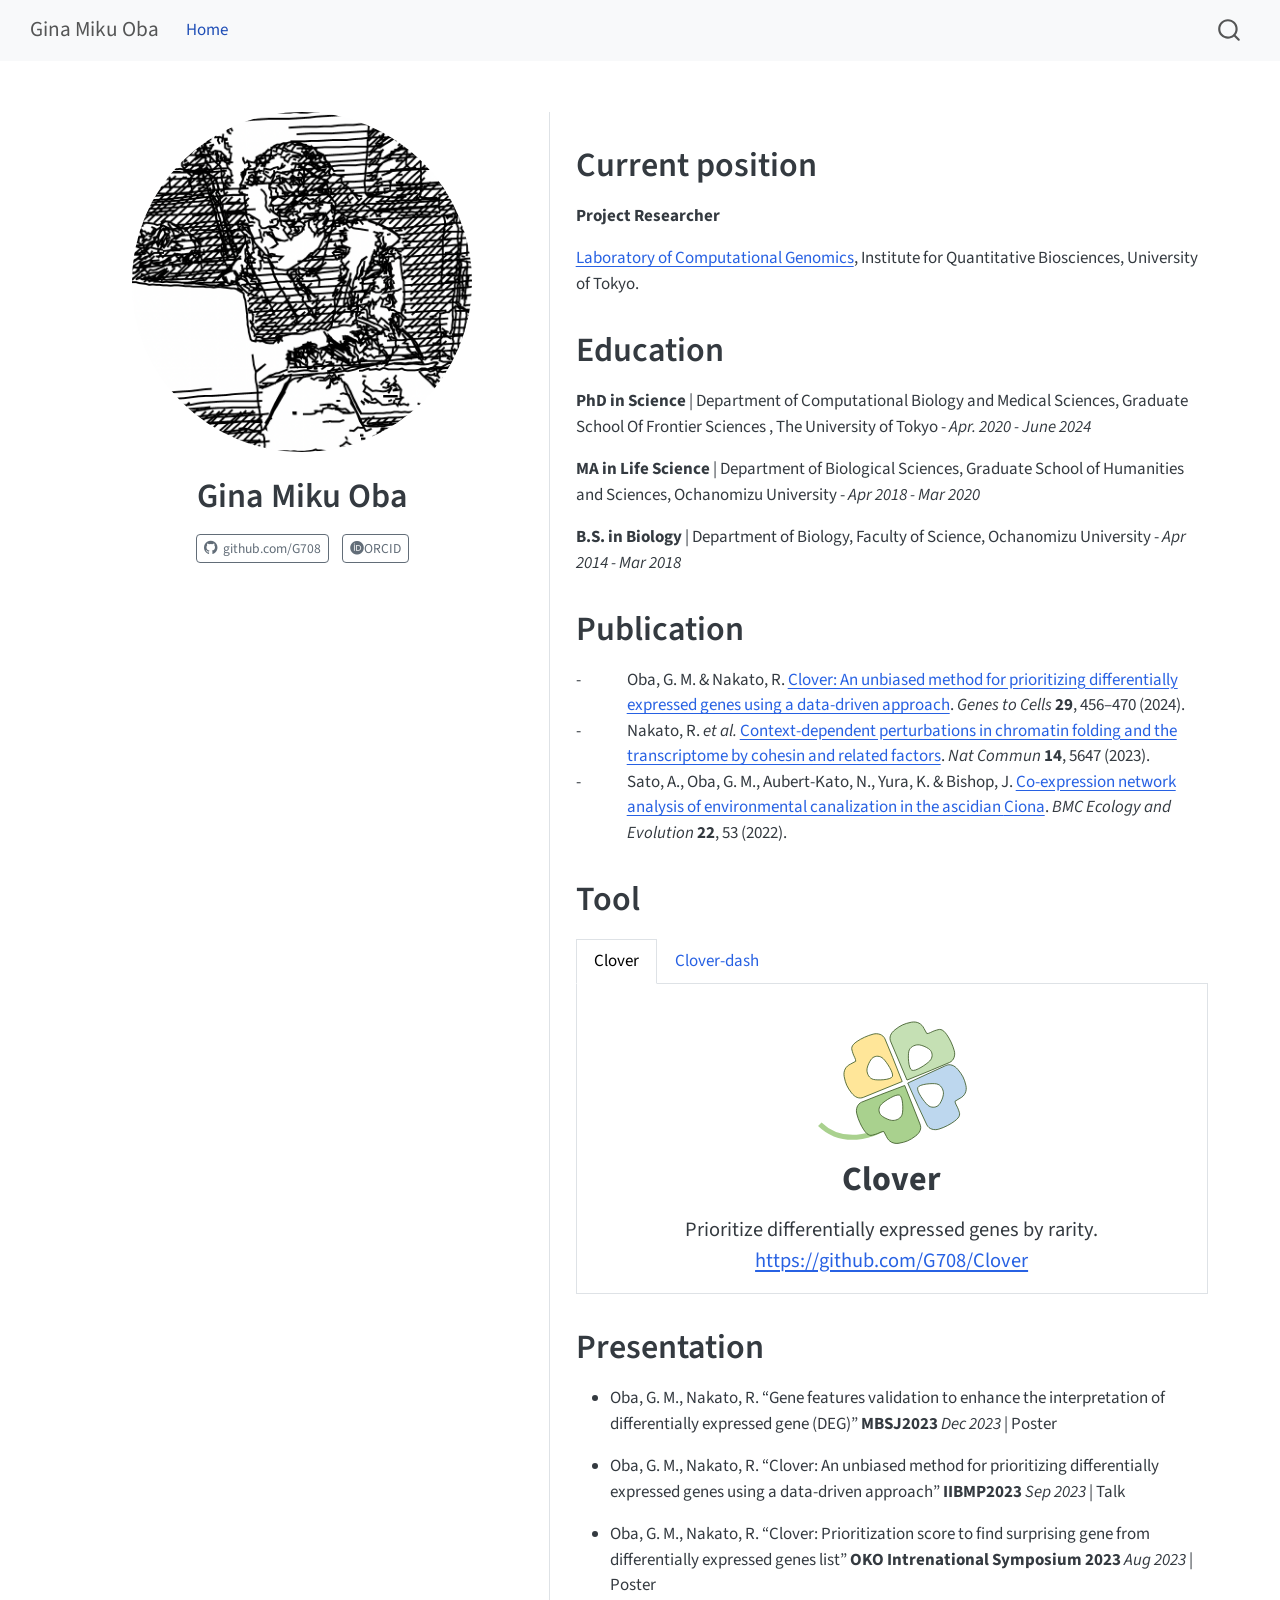
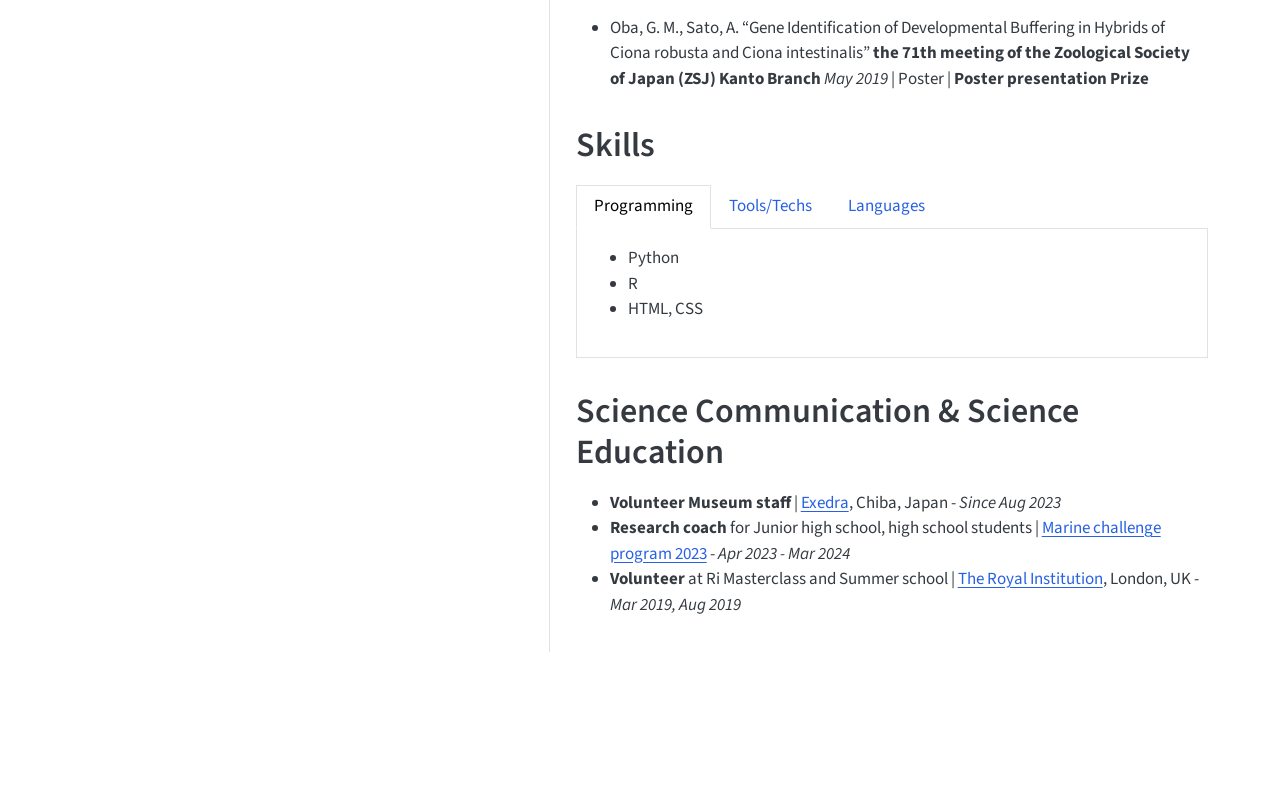
==== commit d51fb4bf: "update page" ====
--- a/docs/index.html
+++ b/docs/index.html
@@ -215,7 +215,7 @@
 <h1>Presentation</h1>
 <ul>
 <li><p>Oba, G. M., Nakato, R. “Gene features validation to enhance the interpretation of differentially expressed gene (DEG)” <strong>MBSJ2023</strong> <em>Dec 2023</em> | Poster</p></li>
-<li><p>Oba, G. M., Nakato, R. “Clover: An unbiased method for prioritizing differentially expressed genes using a data-driven approach” <strong>IIBMP2023</strong> <em>Sep 2023</em> | Oral</p></li>
+<li><p>Oba, G. M., Nakato, R. “Clover: An unbiased method for prioritizing differentially expressed genes using a data-driven approach” <strong>IIBMP2023</strong> <em>Sep 2023</em> | Talk</p></li>
 <li><p>Oba, G. M., Nakato, R. “Clover: Prioritization score to find surprising gene from differentially expressed genes list” <strong>OKO Intrenational Symposium 2023</strong> <em>Aug 2023</em> | Poster</p></li>
 <li><p>Oba, G. M., Sato, A. “Gene Identification of Developmental Buffering in Hybrids of Ciona robusta and Ciona intestinalis” <strong>the 71th meeting of the Zoological Society of Japan (ZSJ) Kanto Branch</strong> <em>May 2019</em> | Poster | <strong>Poster presentation Prize</strong></p></li>
 </ul>
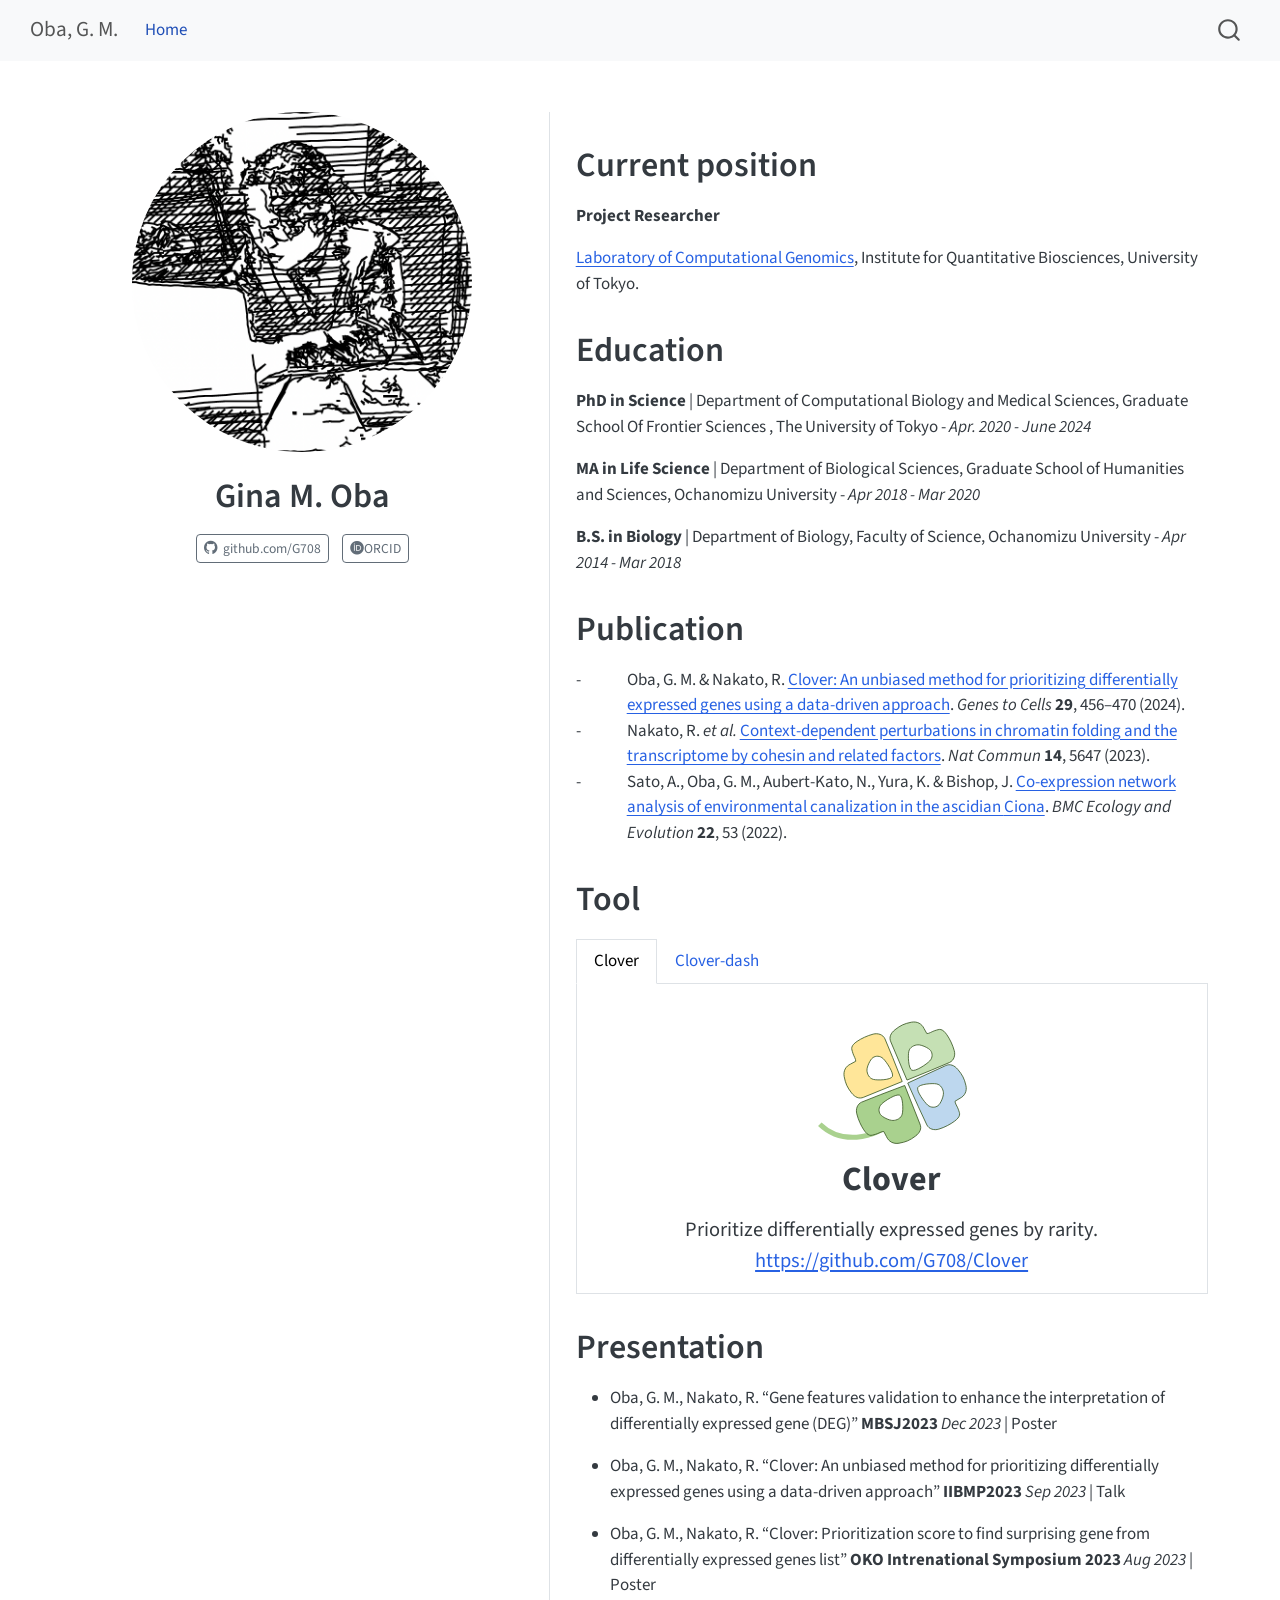
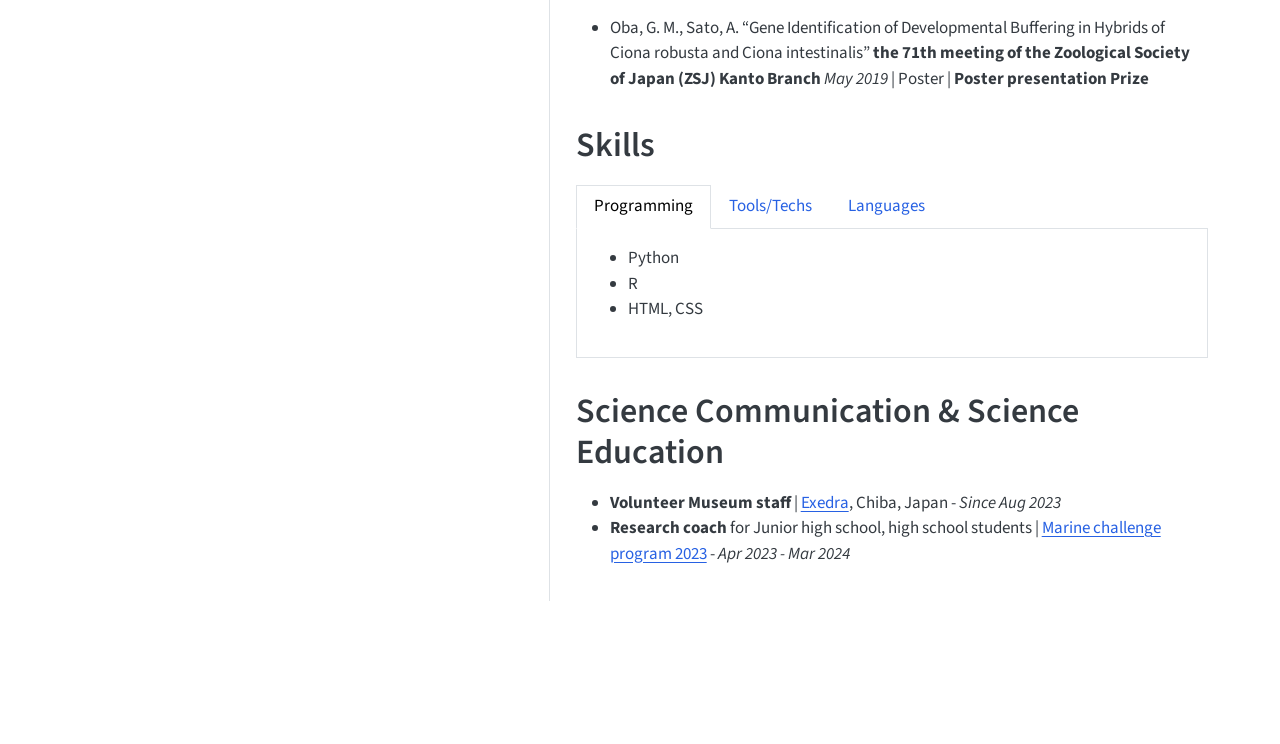
==== commit 4253ac4d: "update page" ====
--- a/docs/index.html
+++ b/docs/index.html
@@ -7,7 +7,7 @@
 <meta name="viewport" content="width=device-width, initial-scale=1.0, user-scalable=yes">
 
 
-<title>Gina Miku Oba</title>
+<title>Oba, G. M. - Gina M. Oba</title>
 <style>
 code{white-space: pre-wrap;}
 span.smallcaps{font-variant: small-caps;}
@@ -100,7 +100,7 @@
       <div class="navbar-container container-fluid">
       <div class="navbar-brand-container mx-auto">
     <a class="navbar-brand" href="./index.html">
-    <span class="navbar-title">Gina Miku Oba</span>
+    <span class="navbar-title">Oba, G. M.</span>
     </a>
   </div>
             <div id="quarto-search" class="" title="Search"></div>
@@ -132,7 +132,7 @@
   round " style="height: 20em; width: 20em;">
 <header id="title-block-header" class="quarto-title-block default">
 <div class="quarto-title">
-<h1 class="title">Gina Miku Oba</h1>
+<h1 class="title">Gina M. Oba</h1>
 </div>
 <div class="quarto-title-meta column-page">
   </div>
@@ -254,7 +254,6 @@
 <ul>
 <li><strong>Volunteer Museum staff</strong> | <a href="https://selexedra.stars.ne.jp/">Exedra</a>, Chiba, Japan - <em>Since Aug 2023</em></li>
 <li><strong>Research coach</strong> for Junior high school, high school students | <a href="https://marine.s-castle.com/">Marine challenge program 2023</a> - <em>Apr 2023 - Mar 2024</em></li>
-<li><strong>Volunteer</strong> at Ri Masterclass and Summer school | <a href="https://www.rigb.org/">The Royal Institution</a>, London, UK - <em>Mar 2019, Aug 2019</em></li>
 </ul>
 
 
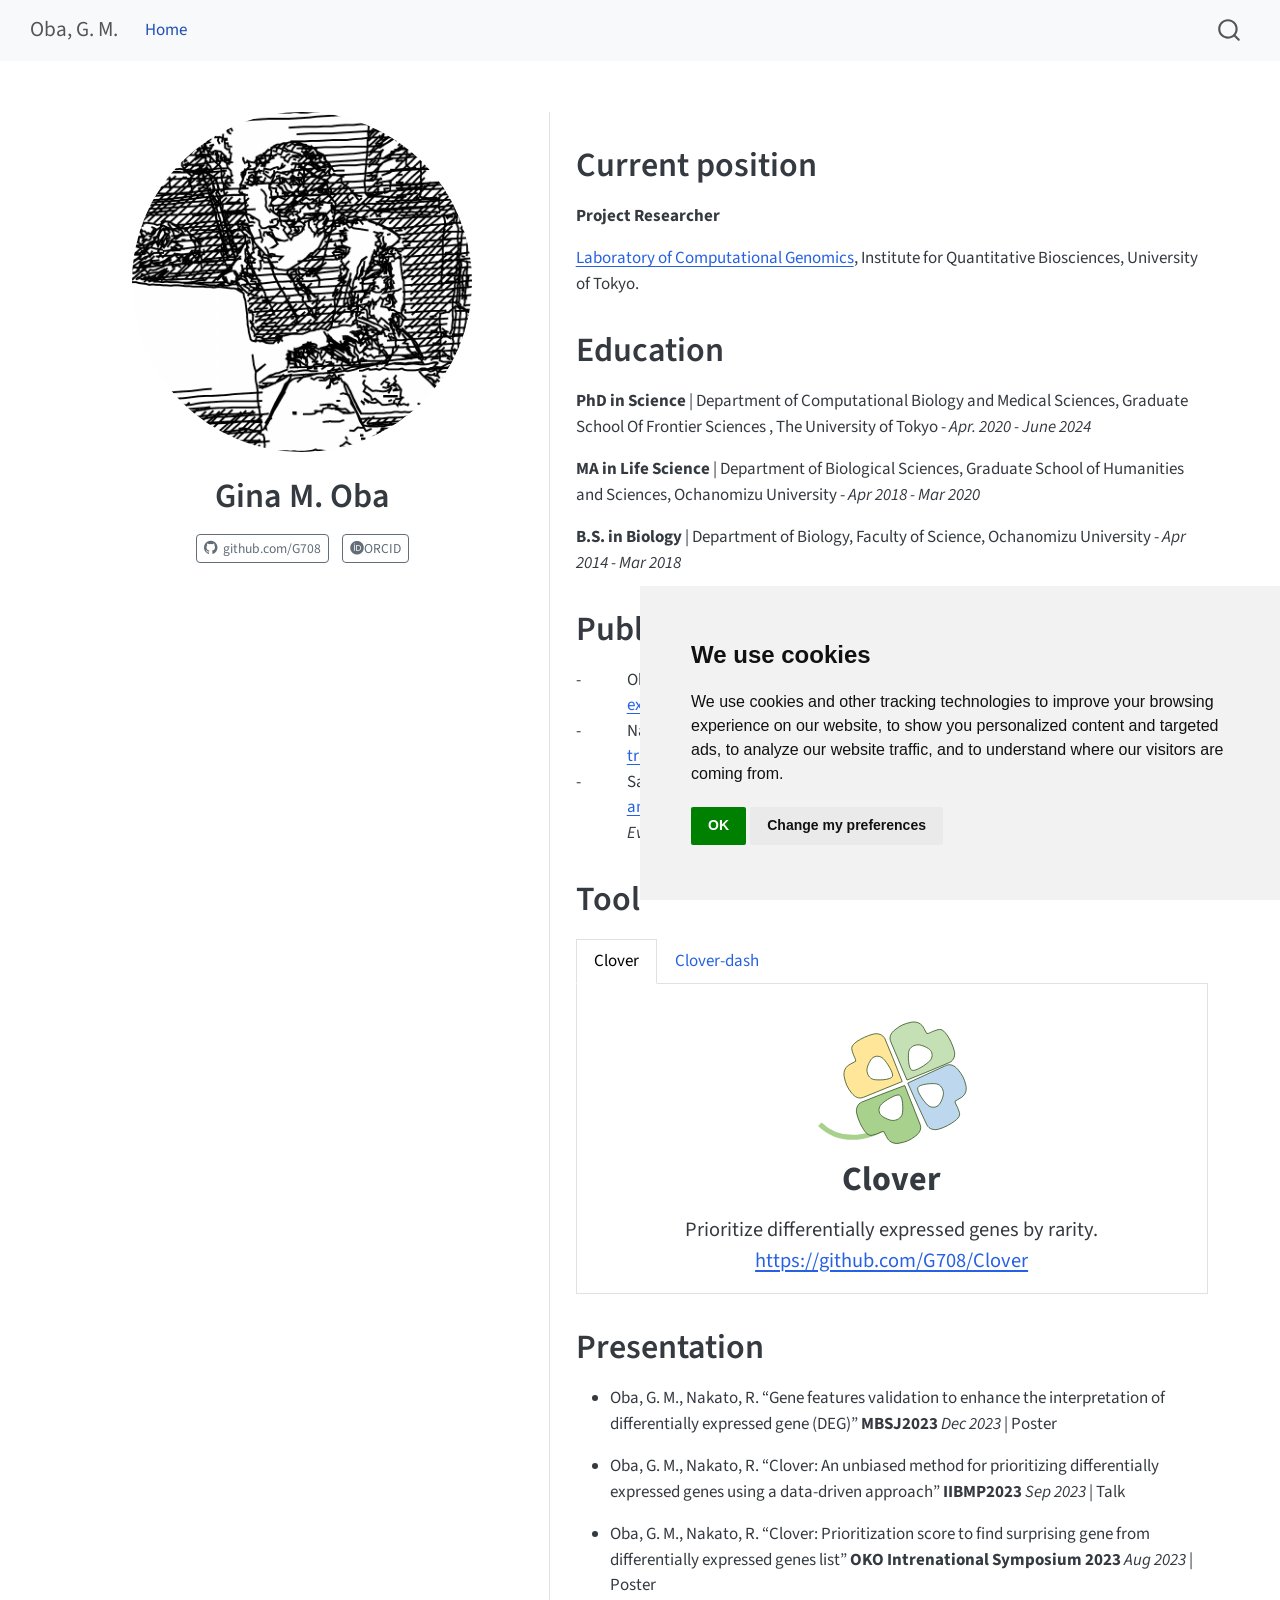
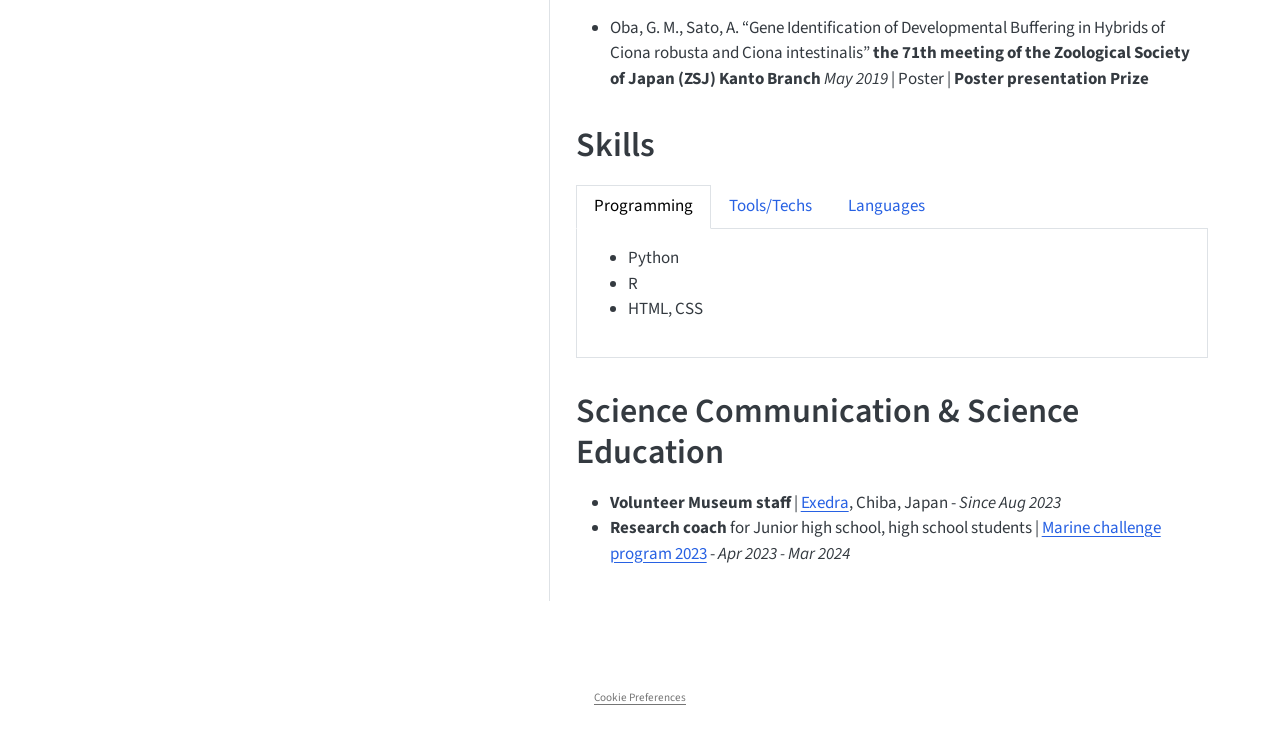
==== commit 37ca8e9b: "update page" ====
--- a/docs/index.html
+++ b/docs/index.html
@@ -50,6 +50,8 @@
 <script src="site_libs/quarto-search/fuse.min.js"></script>
 <script src="site_libs/quarto-search/quarto-search.js"></script>
 <meta name="quarto:offset" content="./">
+<script src="site_libs/cookie-consent/cookie-consent.js"></script>
+<link href="site_libs/cookie-consent/cookie-consent.css" rel="stylesheet">
 <script src="site_libs/quarto-html/quarto.js"></script>
 <script src="site_libs/quarto-html/popper.min.js"></script>
 <script src="site_libs/quarto-html/tippy.umd.min.js"></script>
@@ -87,6 +89,33 @@
     "search-label": "Search"
   }
 }</script>
+<script async="" src="https://www.googletagmanager.com/gtag/js?id=G-80E8FGNWB5"></script>
+
+<script type="text/plain" cookie-consent="tracking">
+
+window.dataLayer = window.dataLayer || [];
+function gtag(){dataLayer.push(arguments);}
+gtag('js', new Date());
+gtag('config', 'G-80E8FGNWB5', { 'anonymize_ip': true});
+</script>
+
+<script type="text/javascript" charset="UTF-8">
+document.addEventListener('DOMContentLoaded', function () {
+cookieconsent.run({
+  "notice_banner_type":"simple",
+  "consent_type":"implied",
+  "palette":"light",
+  "language":"en",
+  "page_load_consent_levels":["strictly-necessary","functionality","tracking","targeting"],
+  "notice_banner_reject_button_hide":false,
+  "preferences_center_close_button_hide":false,
+  "website_name":""
+  ,
+"language":"en"
+  });
+});
+</script> 
+  
 
 
 <link rel="stylesheet" href="style/styles.css">
@@ -676,7 +705,7 @@
     </div>   
     <div class="nav-footer-center">
 
-</div>
+<div class="cookie-consent-footer"><a href="#" id="open_preferences_center">Cookie Preferences</a></div></div>
     <div class="nav-footer-right">
       &nbsp;
     </div>
--- a/docs/site_libs/cookie-consent/cookie-consent.css
+++ b/docs/site_libs/cookie-consent/cookie-consent.css
@@ -0,0 +1,4 @@
+div.cookie-consent-footer {
+  font-size: 0.8em;
+  text-decoration: none;
+}
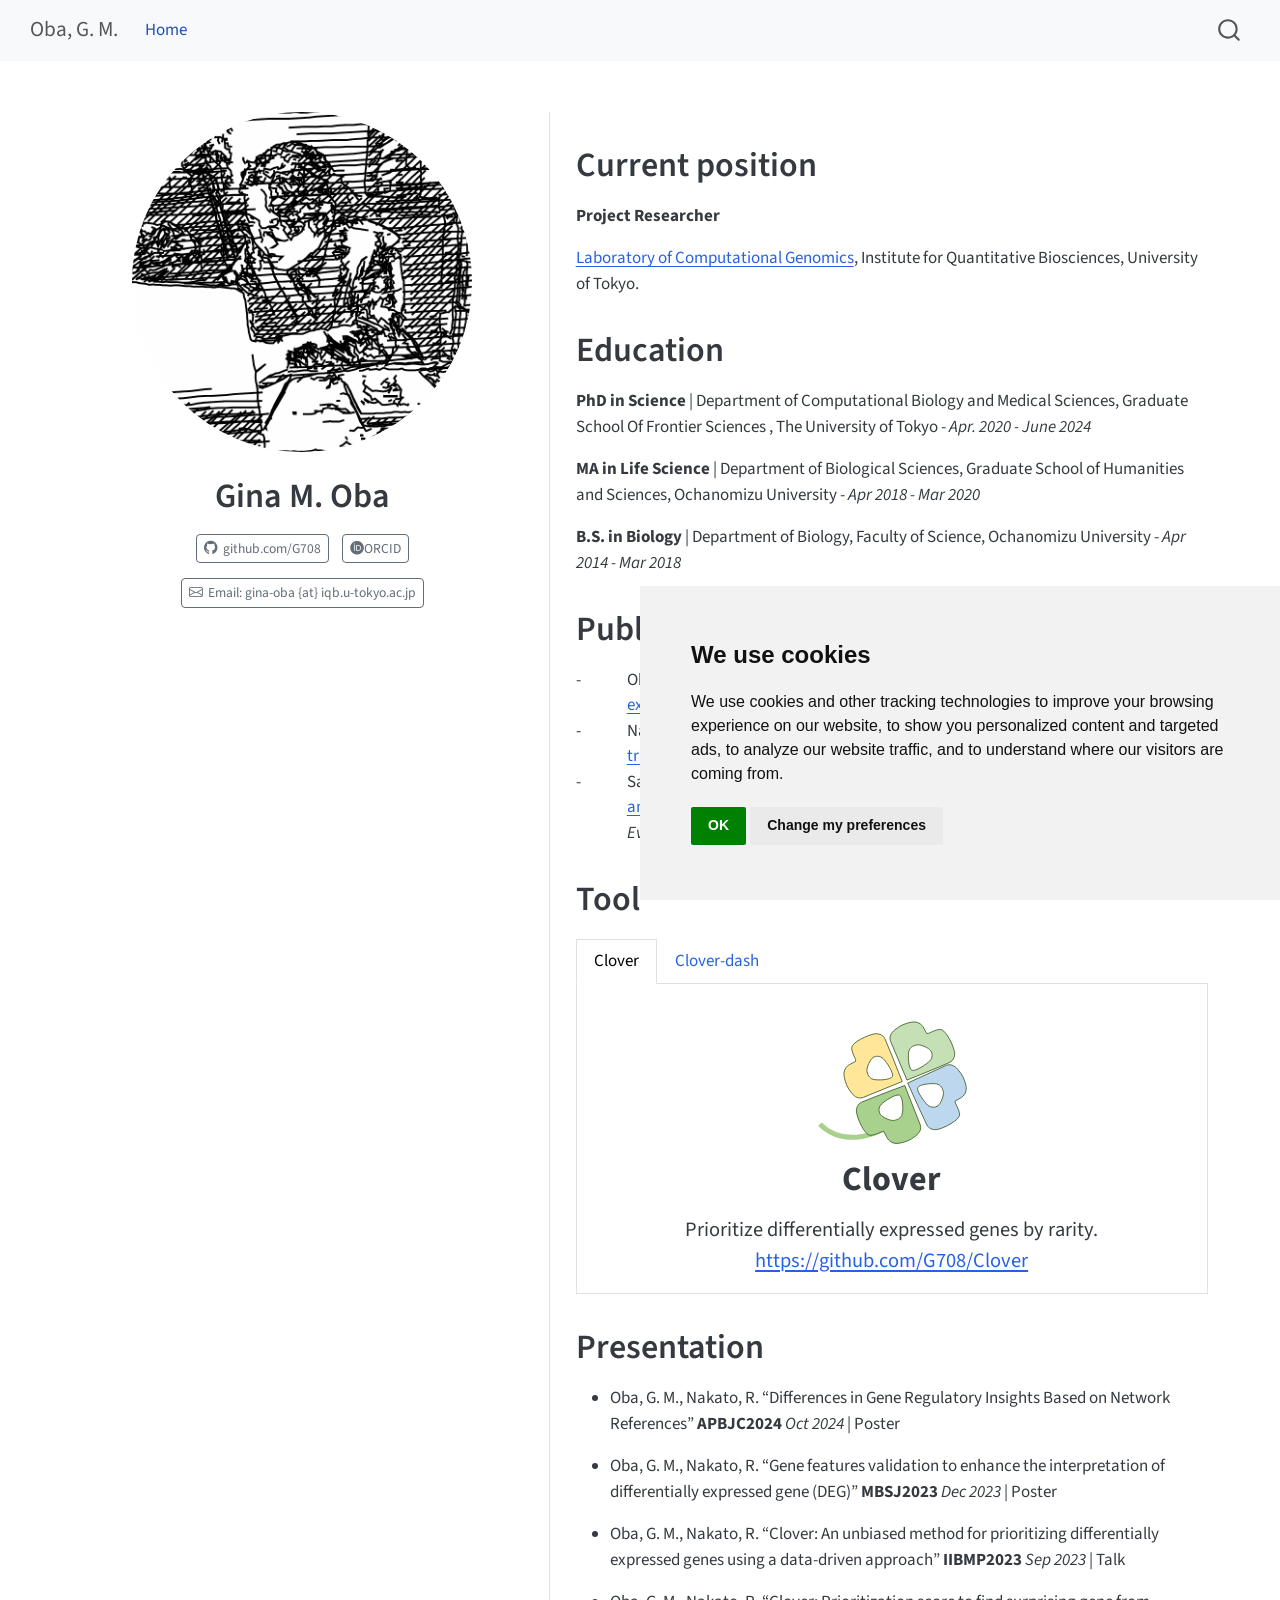
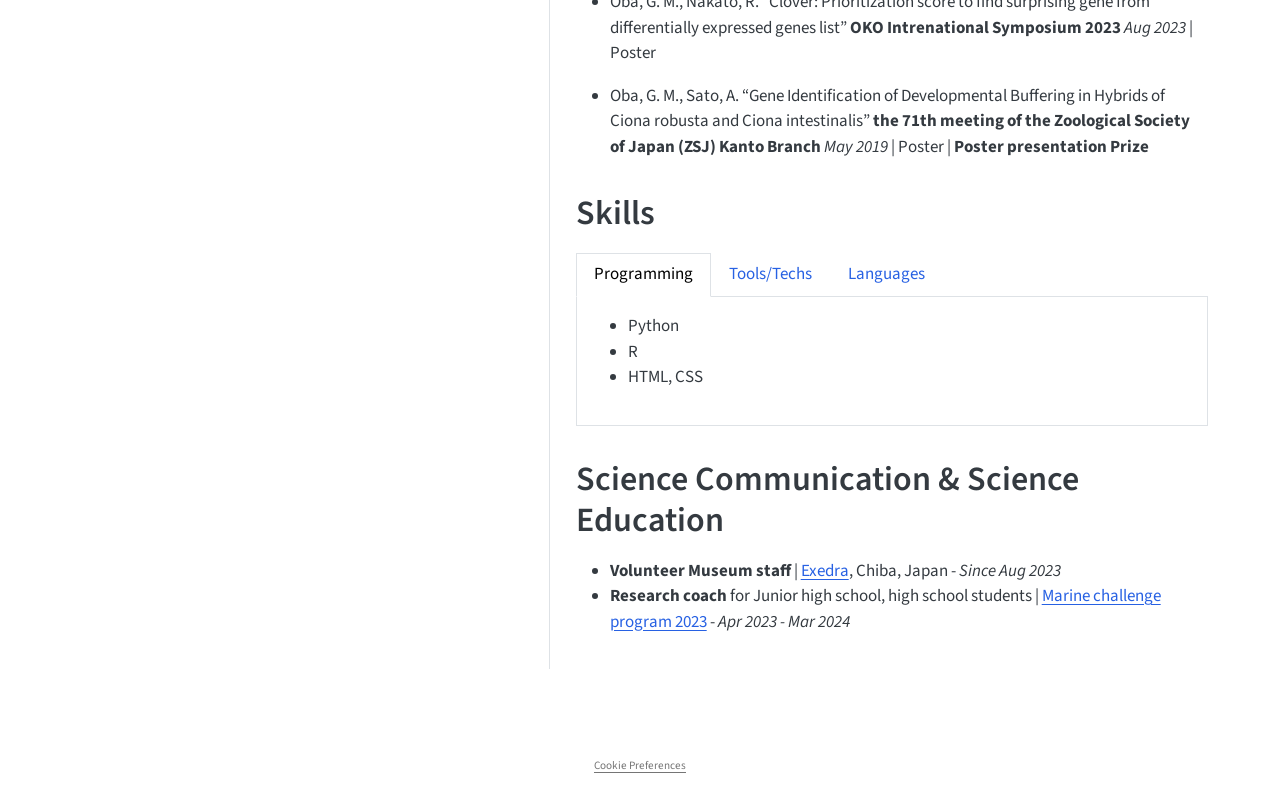
==== commit d88a8acc: "update 20241121" ====
--- a/docs/index.html
+++ b/docs/index.html
@@ -174,6 +174,10 @@
   <a href="https://orcid.org/0009-0009-8151-5383" class="about-link" rel="" target="">
      <span class="about-link-text"><i class="ai  ai-orcid"></i>ORCID</span>
   </a>
+  <a href="/#" class="about-link" rel="" target="">
+    <i class="bi bi-envelope"></i>
+     <span class="about-link-text">Email: &#103;&#105;&#110;&#97;&#45;&#111;&#98;&#97; {at} &#105;&#113;&#98;&#46;&#117;&#45;&#116;&#111;&#107;&#121;&#111;&#46;&#97;&#99;&#46;&#106;&#112;</span>
+  </a>
 </div>
   </div>
   <div class="about-contents"><main class="content column-page" id="quarto-document-content">
@@ -243,6 +247,7 @@
 <section id="presentation" class="level1">
 <h1>Presentation</h1>
 <ul>
+<li><p>Oba, G. M., Nakato, R. “Differences in Gene Regulatory Insights Based on Network References” <strong>APBJC2024</strong> <em>Oct 2024</em> | Poster</p></li>
 <li><p>Oba, G. M., Nakato, R. “Gene features validation to enhance the interpretation of differentially expressed gene (DEG)” <strong>MBSJ2023</strong> <em>Dec 2023</em> | Poster</p></li>
 <li><p>Oba, G. M., Nakato, R. “Clover: An unbiased method for prioritizing differentially expressed genes using a data-driven approach” <strong>IIBMP2023</strong> <em>Sep 2023</em> | Talk</p></li>
 <li><p>Oba, G. M., Nakato, R. “Clover: Prioritization score to find surprising gene from differentially expressed genes list” <strong>OKO Intrenational Symposium 2023</strong> <em>Aug 2023</em> | Poster</p></li>
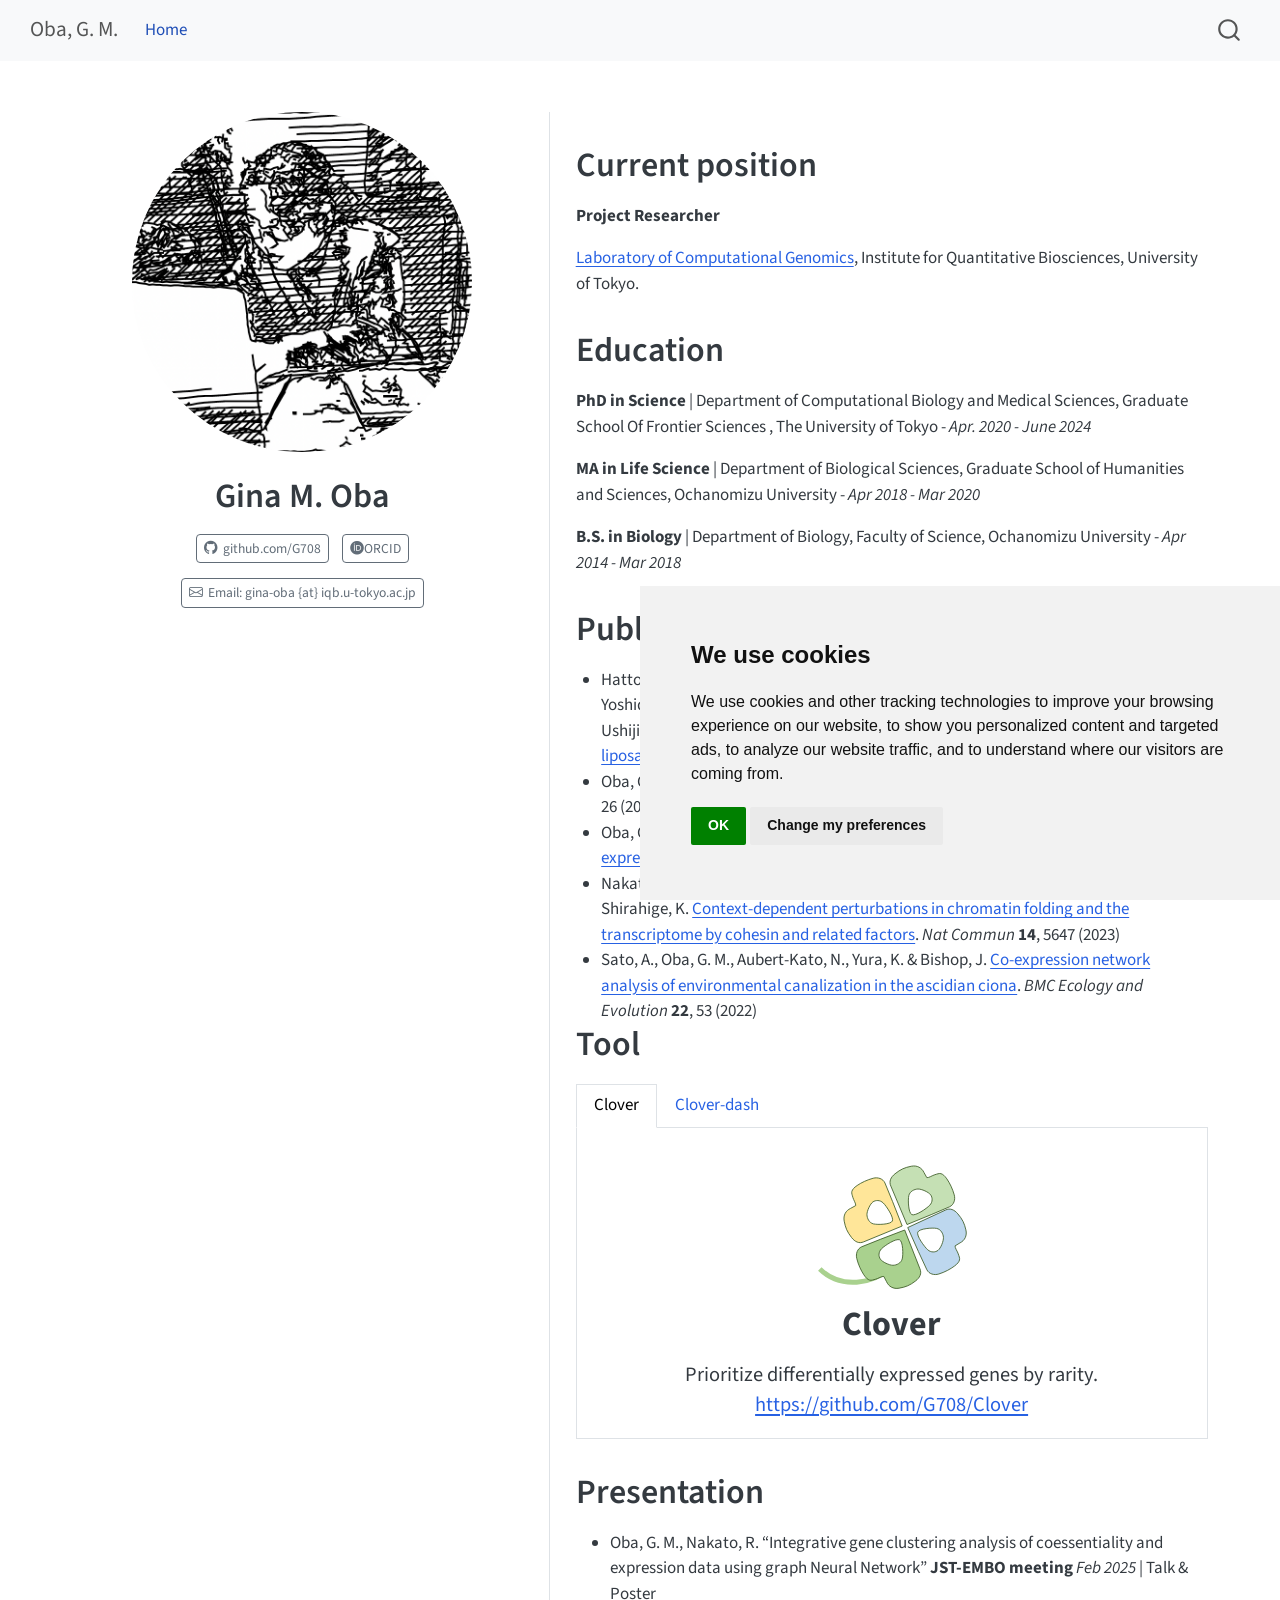
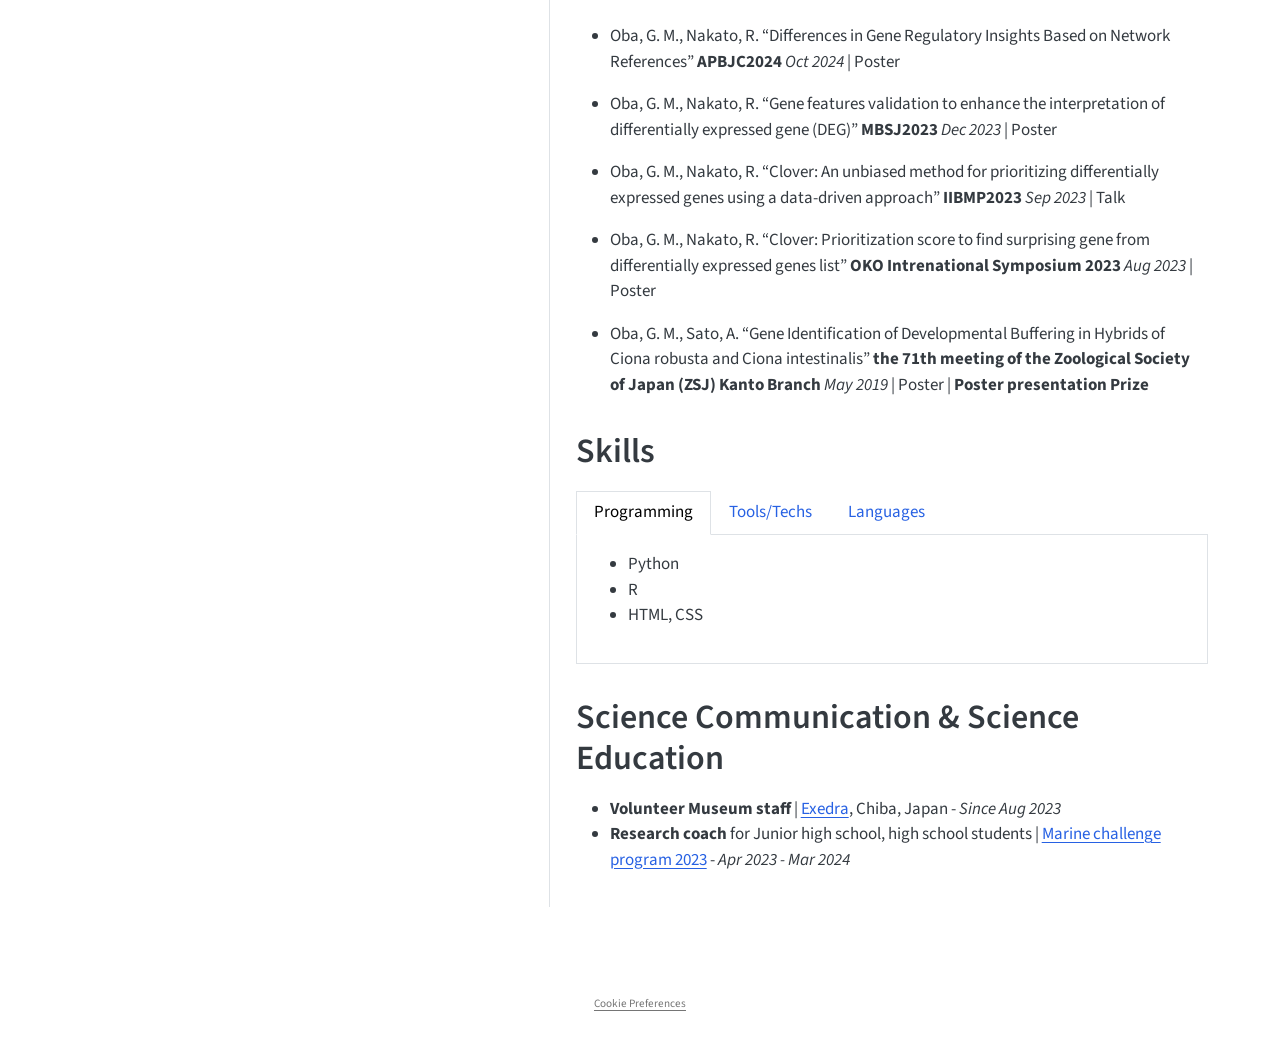
==== commit 4579f6b8: "update paper presentation list" ====
--- a/docs/index.html
+++ b/docs/index.html
@@ -176,7 +176,7 @@
   </a>
   <a href="/#" class="about-link" rel="" target="">
     <i class="bi bi-envelope"></i>
-     <span class="about-link-text">Email: &#103;&#105;&#110;&#97;&#45;&#111;&#98;&#97; {at} &#105;&#113;&#98;&#46;&#117;&#45;&#116;&#111;&#107;&#121;&#111;&#46;&#97;&#99;&#46;&#106;&#112;</span>
+     <span class="about-link-text">Email: gina-oba {at} iqb.u-tokyo.ac.jp</span>
   </a>
 </div>
   </div>
@@ -197,14 +197,20 @@
 <section id="publication" class="level1">
 <h1>Publication</h1>
 <div id="refs" class="references csl-bib-body" data-entry-spacing="0" data-line-spacing="2" role="list">
-<div id="ref-obaCloverUnbiasedMethod2024" class="csl-entry" role="listitem">
-<div class="csl-left-margin">- </div><div class="csl-right-inline">Oba, G. M. &amp; Nakato, R. <a href="https://doi.org/10.1111/gtc.13119">Clover: An unbiased method for prioritizing differentially expressed genes using a data-driven approach</a>. <em>Genes to Cells</em> <strong>29</strong>, 456–470 (2024).</div>
-</div>
-<div id="ref-nakatoContextdependentPerturbationsChromatin2023" class="csl-entry" role="listitem">
-<div class="csl-left-margin">- </div><div class="csl-right-inline">Nakato, R. <em>et al.</em> <a href="https://doi.org/10.1038/s41467-023-41316-4">Context-dependent perturbations in chromatin folding and the transcriptome by cohesin and related factors</a>. <em>Nat Commun</em> <strong>14</strong>, 5647 (2023).</div>
-</div>
-<div id="ref-satoCoexpressionNetworkAnalysis2022" class="csl-entry" role="listitem">
-<div class="csl-left-margin">- </div><div class="csl-right-inline">Sato, A., Oba, G. M., Aubert-Kato, N., Yura, K. &amp; Bishop, J. <a href="https://doi.org/10.1186/s12862-022-02006-9">Co-expression network analysis of environmental canalization in the ascidian <span>Ciona</span></a>. <em>BMC Ecology and Evolution</em> <strong>22</strong>, 53 (2022).</div>
+<div id="ref-hattoriEpigeneticDisruptionAdipogenic2025" class="csl-entry" role="listitem">
+<div class="csl-left-margin">Hattori, N., Takamatsu, H., Iida, N., Asano, N., Yamashita, S., Oba, G. M., Kimura, K., Yoshida, A., Kobayashi, E., Nakayama, R., Matsumoto, M., Nakamura, M., Kawai, A. &amp; Ushijima, T. <a href="https://doi.org/10.3389/fonc.2025.1419877">Epigenetic disruption of adipogenic gene enhancers in dedifferentiated liposarcomas and its therapeutic value</a>. <em>Front. Oncol.</em> <strong>15</strong>, 1419877 (2025)</div>
+</div>
+<div id="ref-obaBeginnersGuideChIPseq2025" class="csl-entry" role="listitem">
+<div class="csl-left-margin">Oba, G. M. &amp; Nakato, R. <a href="https://doi.org/10.1042/bio_2024_920">A beginner’s guide to <span class="nocase">ChIP-seq</span> analysis</a>. <em>The Biochemist</em> <strong>47</strong>, 21–26 (2025)</div>
+</div>
+<div id="ref-oba_clover_2024" class="csl-entry" role="listitem">
+<div class="csl-left-margin">Oba, G. M. &amp; Nakato, R. <a href="https://doi.org/10.1111/gtc.13119">Clover: An unbiased method for prioritizing differentially expressed genes using a data-driven approach</a>. <em>Genes to Cells</em> <strong>29</strong>, 456–470 (2024)</div>
+</div>
+<div id="ref-nakato_context-dependent_2023" class="csl-entry" role="listitem">
+<div class="csl-left-margin">Nakato, R., Sakata, T., Wang, J., Nagai, L. A. E., Nagaoka, Y., Oba, G. M., Bando, M. &amp; Shirahige, K. <a href="https://doi.org/10.1038/s41467-023-41316-4">Context-dependent perturbations in chromatin folding and the transcriptome by cohesin and related factors</a>. <em>Nat Commun</em> <strong>14</strong>, 5647 (2023)</div>
+</div>
+<div id="ref-sato_co-expression_2022" class="csl-entry" role="listitem">
+<div class="csl-left-margin">Sato, A., Oba, G. M., Aubert-Kato, N., Yura, K. &amp; Bishop, J. <a href="https://doi.org/10.1186/s12862-022-02006-9">Co-expression network analysis of environmental canalization in the ascidian ciona</a>. <em><span>BMC</span> Ecology and Evolution</em> <strong>22</strong>, 53 (2022)</div>
 </div>
 </div>
 <!-- Tool -->
@@ -247,6 +253,7 @@
 <section id="presentation" class="level1">
 <h1>Presentation</h1>
 <ul>
+<li><p>Oba, G. M., Nakato, R. “Integrative gene clustering analysis of coessentiality and expression data using graph Neural Network” <strong>JST-EMBO meeting</strong> <em>Feb 2025</em> | Talk &amp; Poster</p></li>
 <li><p>Oba, G. M., Nakato, R. “Differences in Gene Regulatory Insights Based on Network References” <strong>APBJC2024</strong> <em>Oct 2024</em> | Poster</p></li>
 <li><p>Oba, G. M., Nakato, R. “Gene features validation to enhance the interpretation of differentially expressed gene (DEG)” <strong>MBSJ2023</strong> <em>Dec 2023</em> | Poster</p></li>
 <li><p>Oba, G. M., Nakato, R. “Clover: An unbiased method for prioritizing differentially expressed genes using a data-driven approach” <strong>IIBMP2023</strong> <em>Sep 2023</em> | Talk</p></li>
--- a/docs/style/styles.css
+++ b/docs/style/styles.css
@@ -43,3 +43,45 @@
     margin-top: 10px;
 }
 
+/* ハンバーガーメニューに影響されない右側のリンク */
+.navbar .navbar-right {
+  position: absolute;
+  right: 15px; /* 画面右端に配置 */
+  top: 50%; /* 縦位置を中央に調整 */
+  transform: translateY(-50%);
+  display: flex;
+  gap: 10px; /* 各リンクの間隔を調整 */
+}
+
+/* ハンバーガーメニューに残るリンク */
+.navbar .navbar-left {
+  margin-right: auto; /* 左寄せを維持 */
+}
+
+/* ハンバーガーメニューが開いても右側リンクは独立 */
+.navbar .navbar-collapse {
+  justify-content: flex-start;
+}
+
+/* レスポンシブ対応で右側リンクを常に表示 */
+@media (max-width: 768px) {
+  .navbar .navbar-right {
+    position: fixed;
+    top: 10px;
+    right: 10px;
+    background-color: white; /* 背景色を追加 */
+    padding: 5px 10px;
+    border-radius: 5px;
+    z-index: 1050;
+  }
+}
+
+#refs {
+  list-style-type: disc;
+  padding-left: 1.5em;
+}
+
+#refs > div.csl-entry {
+  display: list-item;
+  margin-bottom: 0.5em;
+}
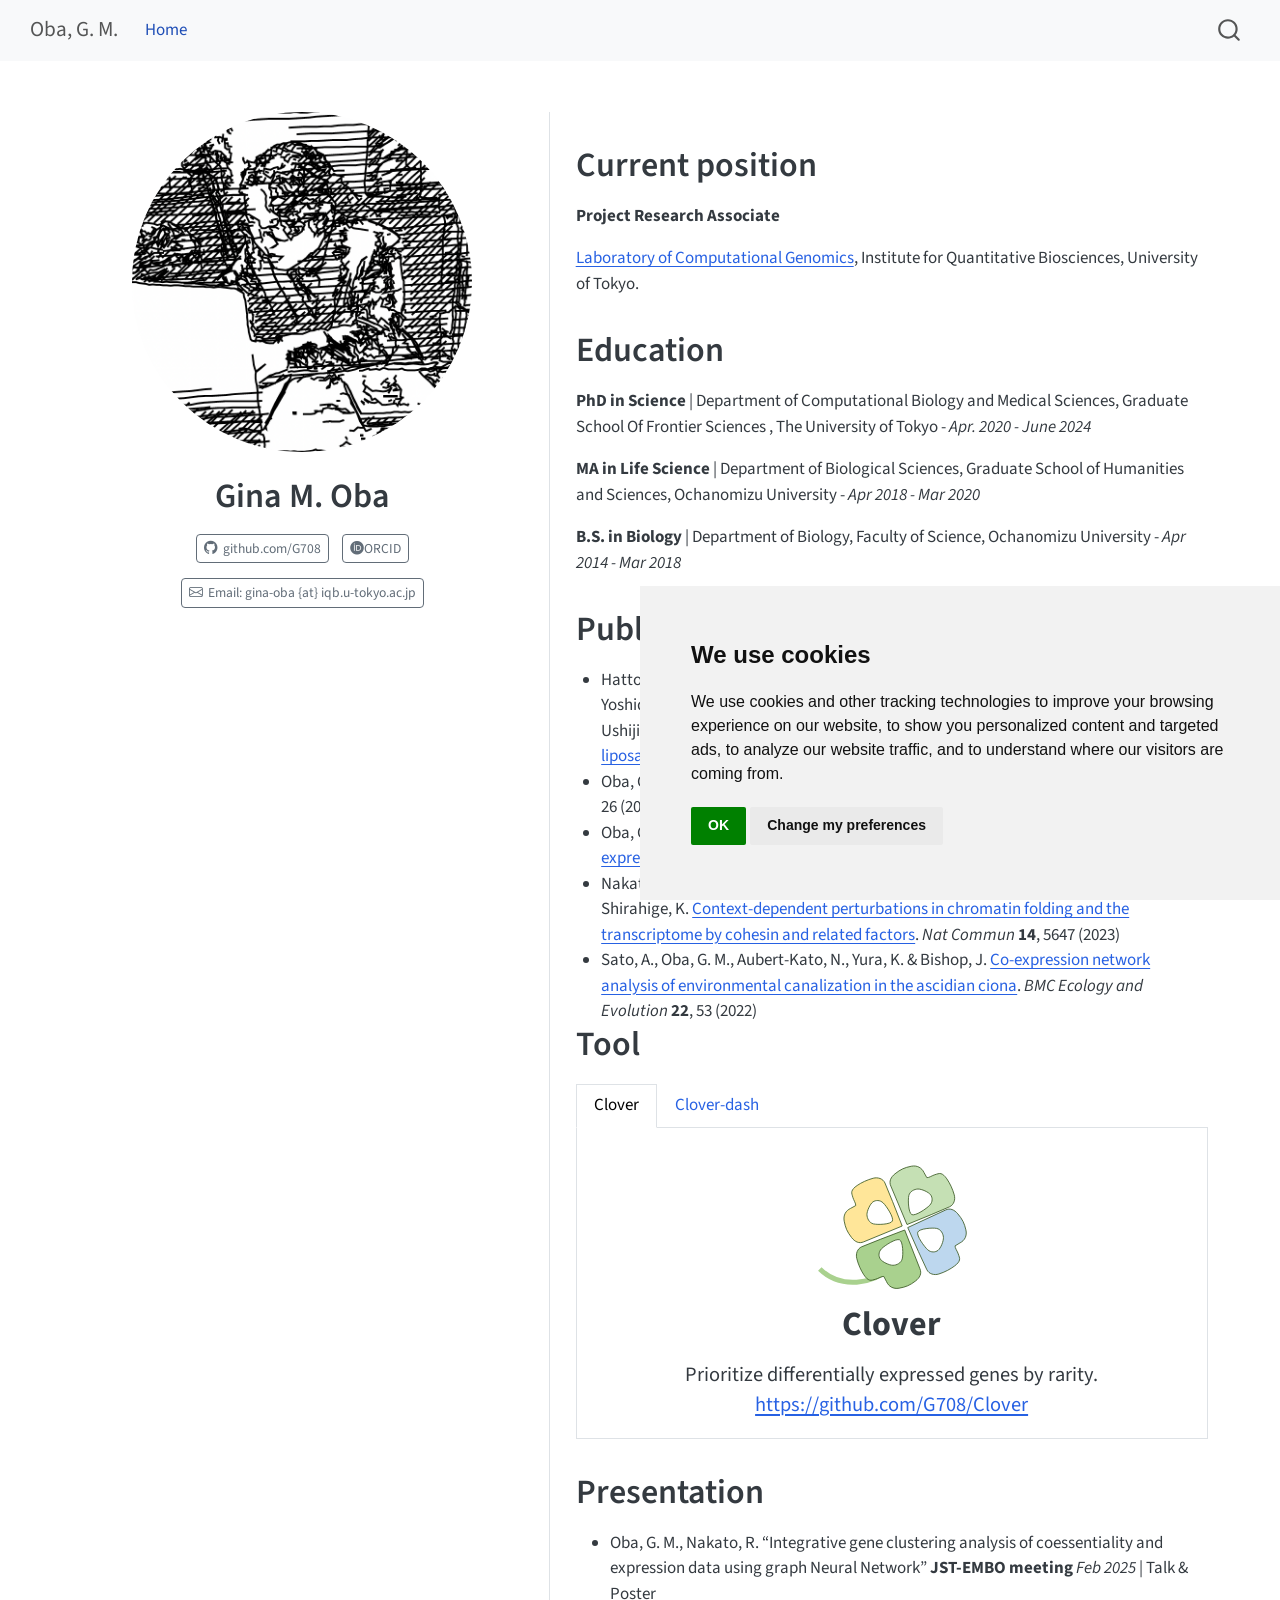
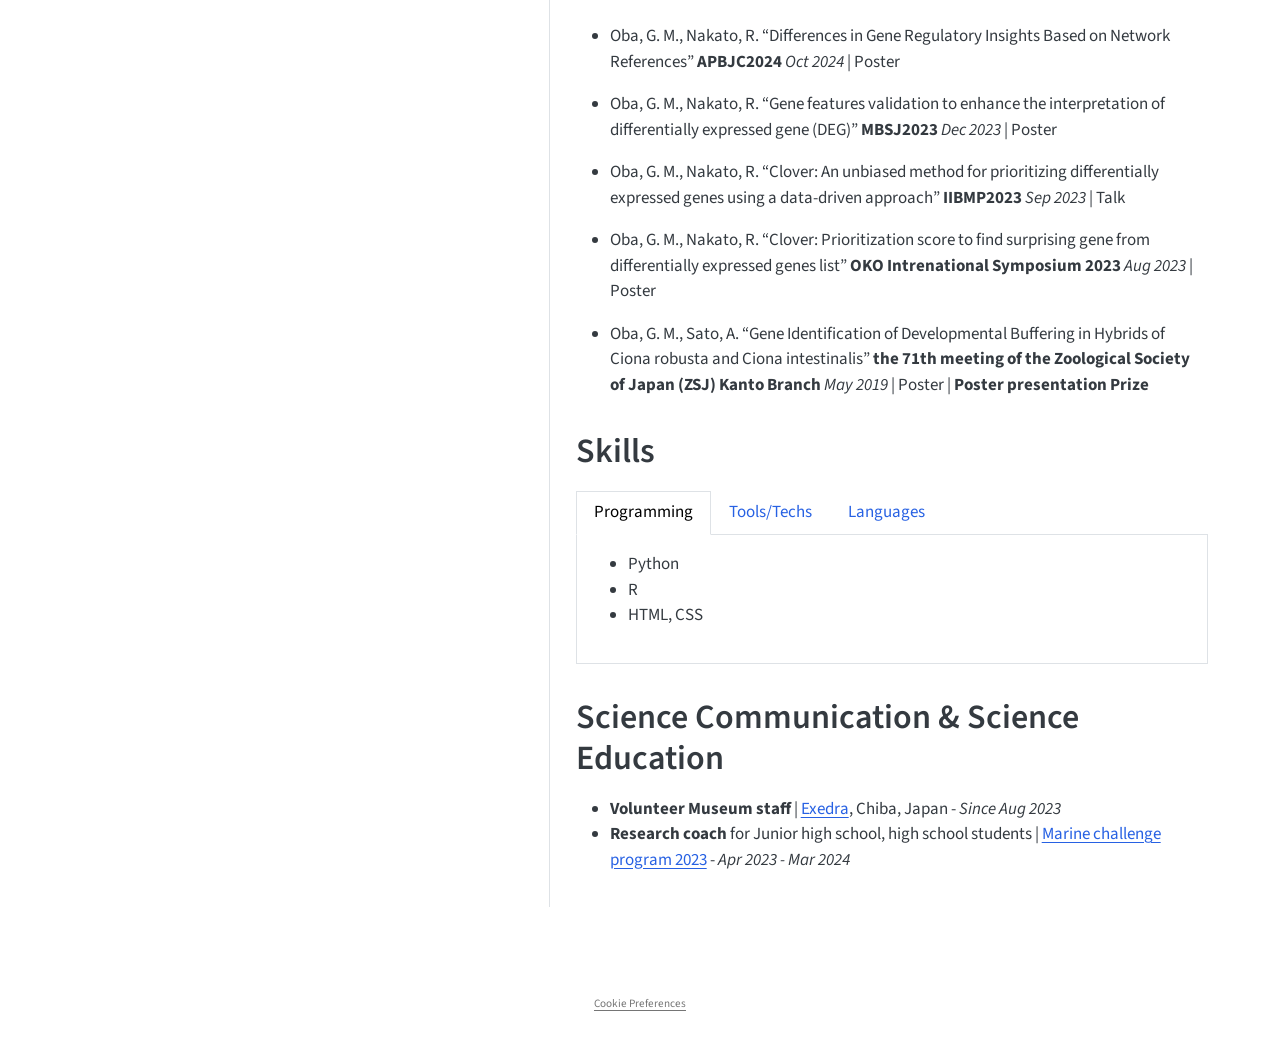
==== commit 12a87a41: "Update job title" ====
--- a/docs/index.html
+++ b/docs/index.html
@@ -183,7 +183,7 @@
   <div class="about-contents"><main class="content column-page" id="quarto-document-content">
 <section id="current-position" class="level1">
 <h1>Current position</h1>
-<p><strong>Project Researcher</strong></p>
+<p><strong>Project Research Associate</strong></p>
 <p><a href="https://nakatolab.iqb.u-tokyo.ac.jp/index.html">Laboratory of Computational Genomics</a>, Institute for Quantitative Biosciences, University of Tokyo.</p>
 <!-- Education -->
 </section>
@@ -727,4 +727,4 @@
 
 
 
-</body></html>+</body></html>
